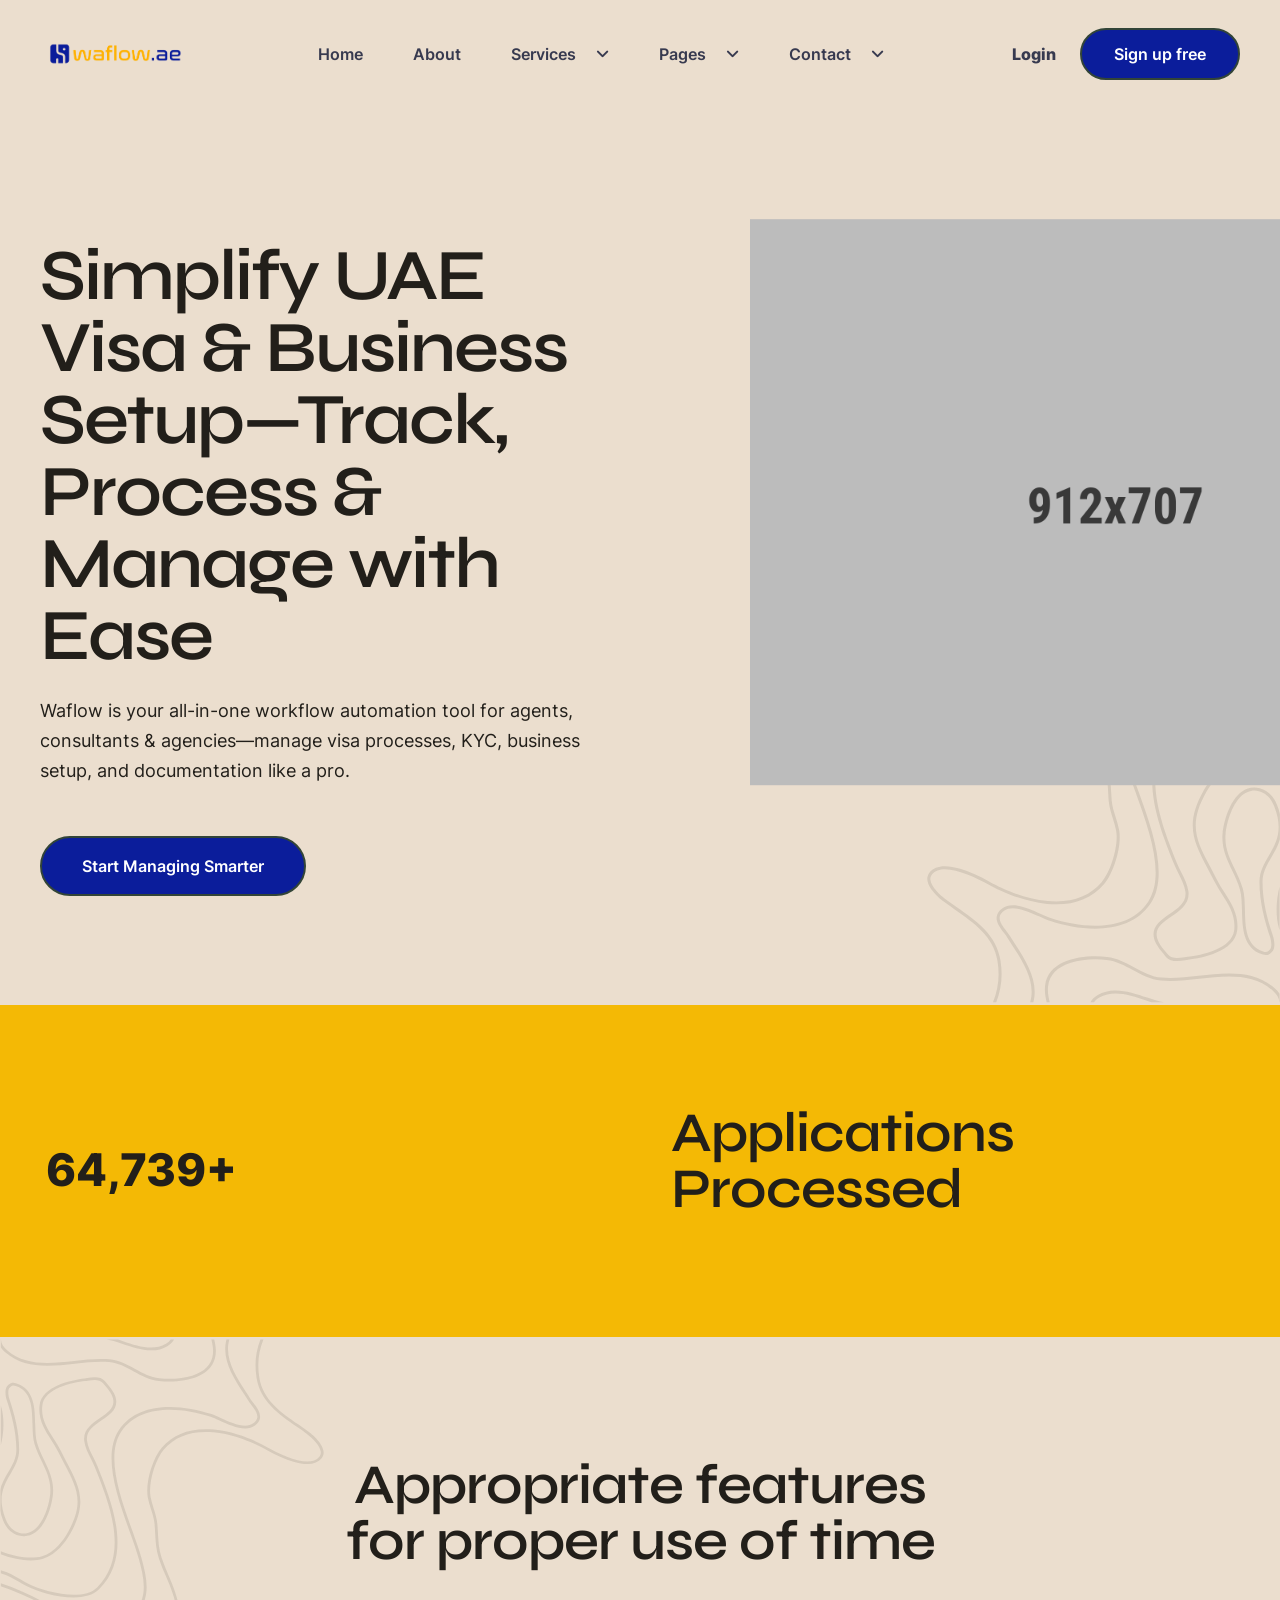
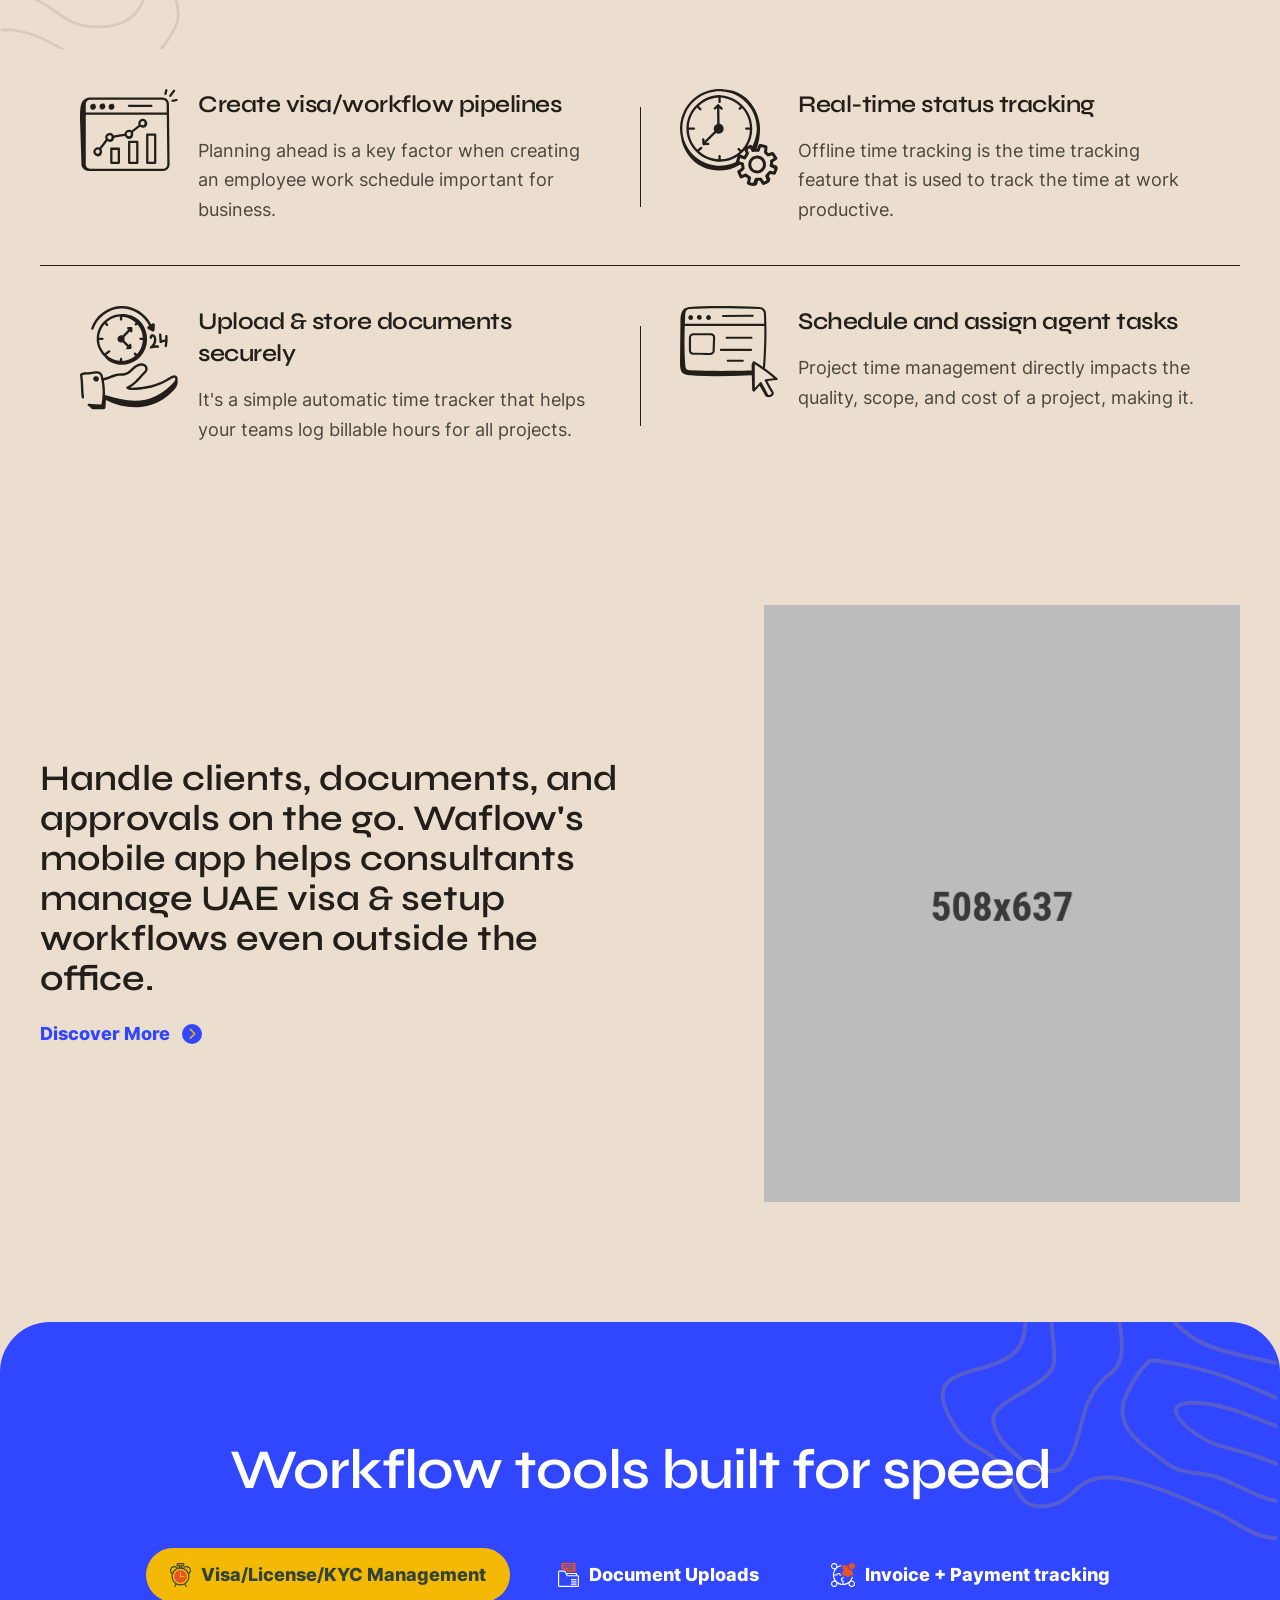
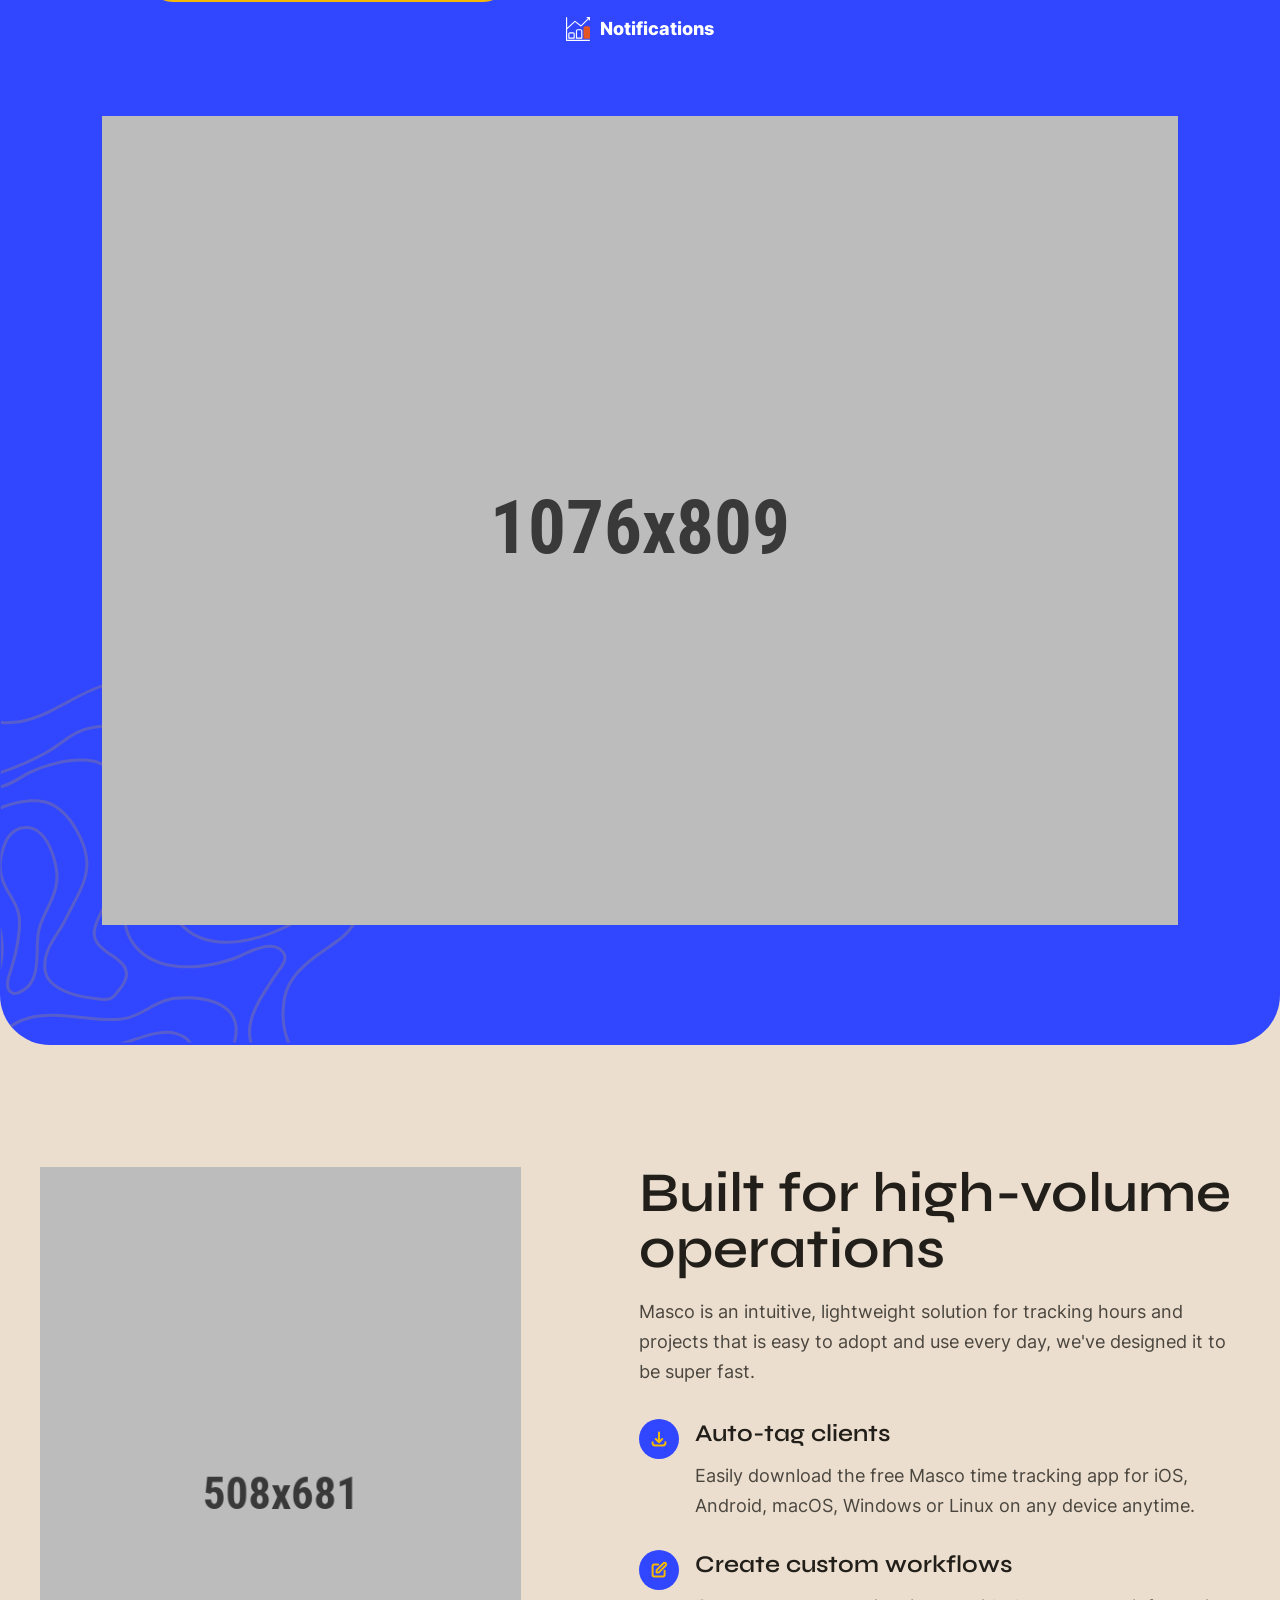
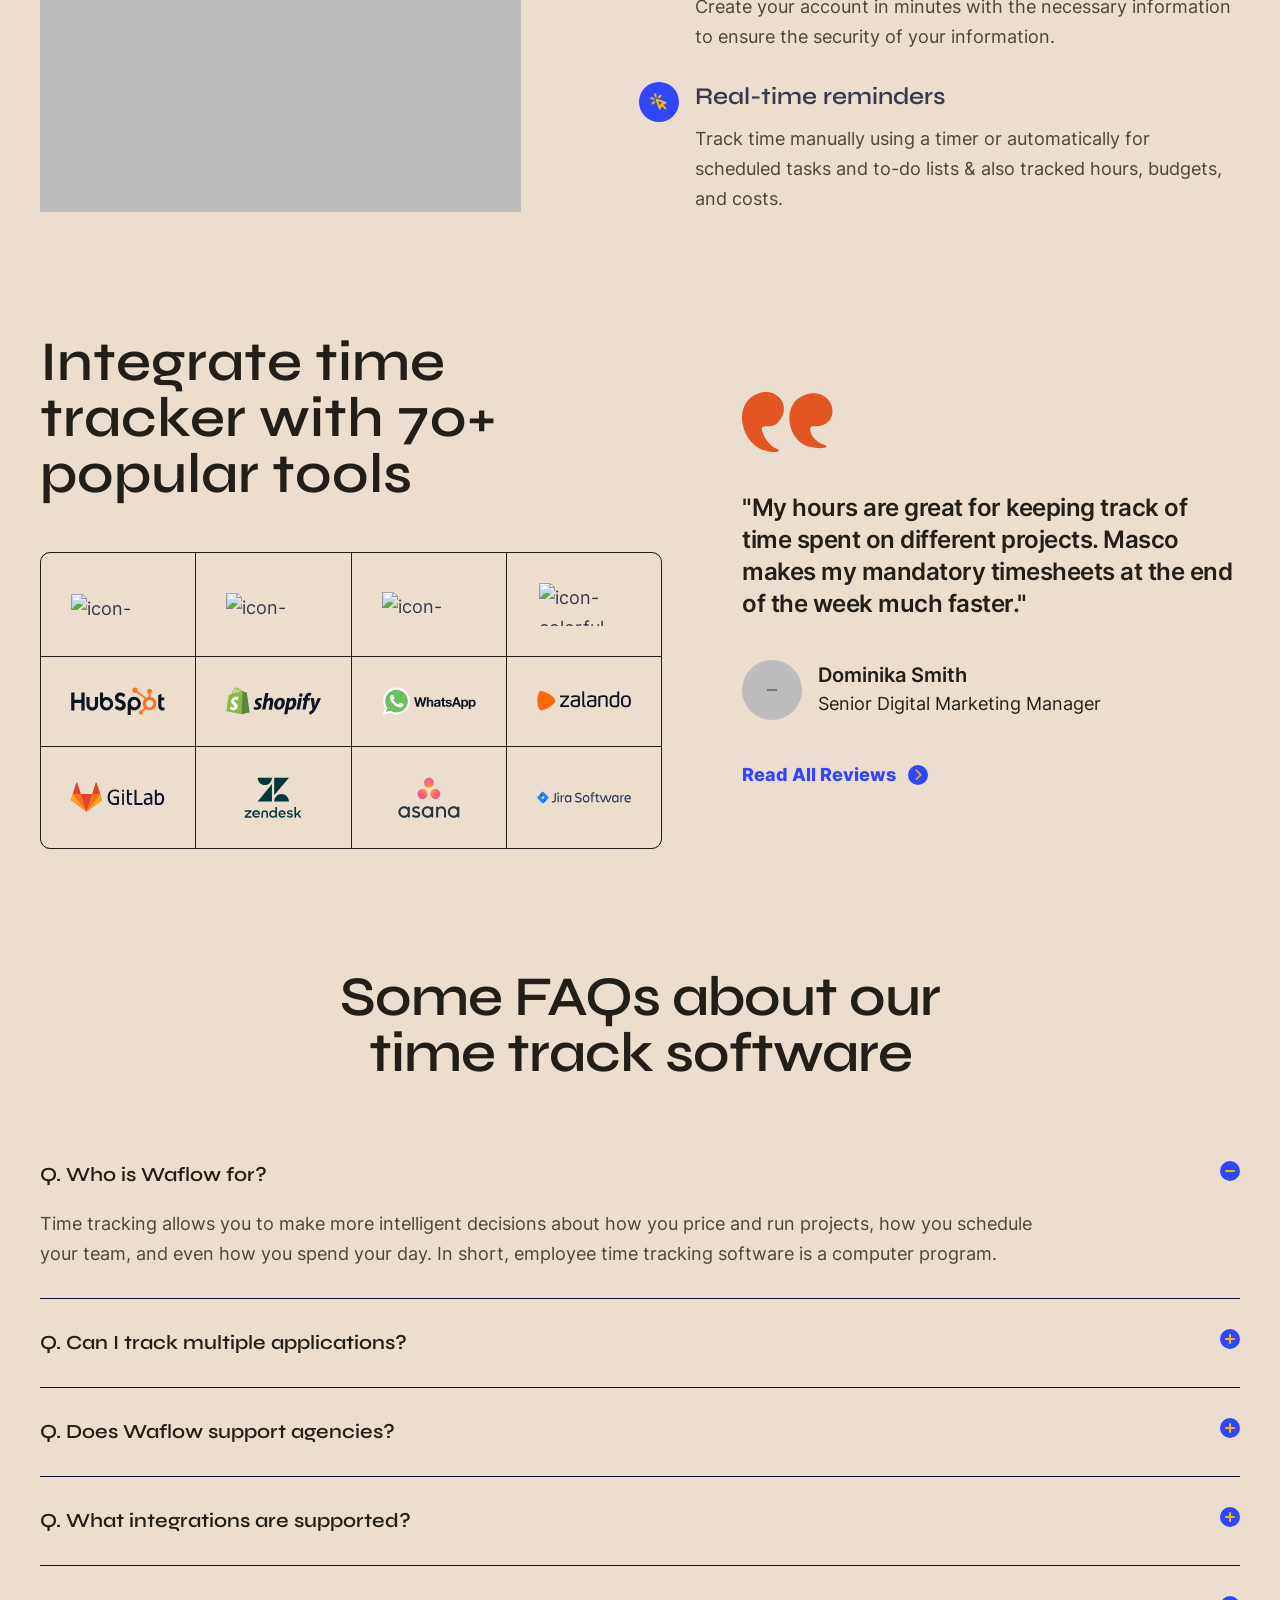
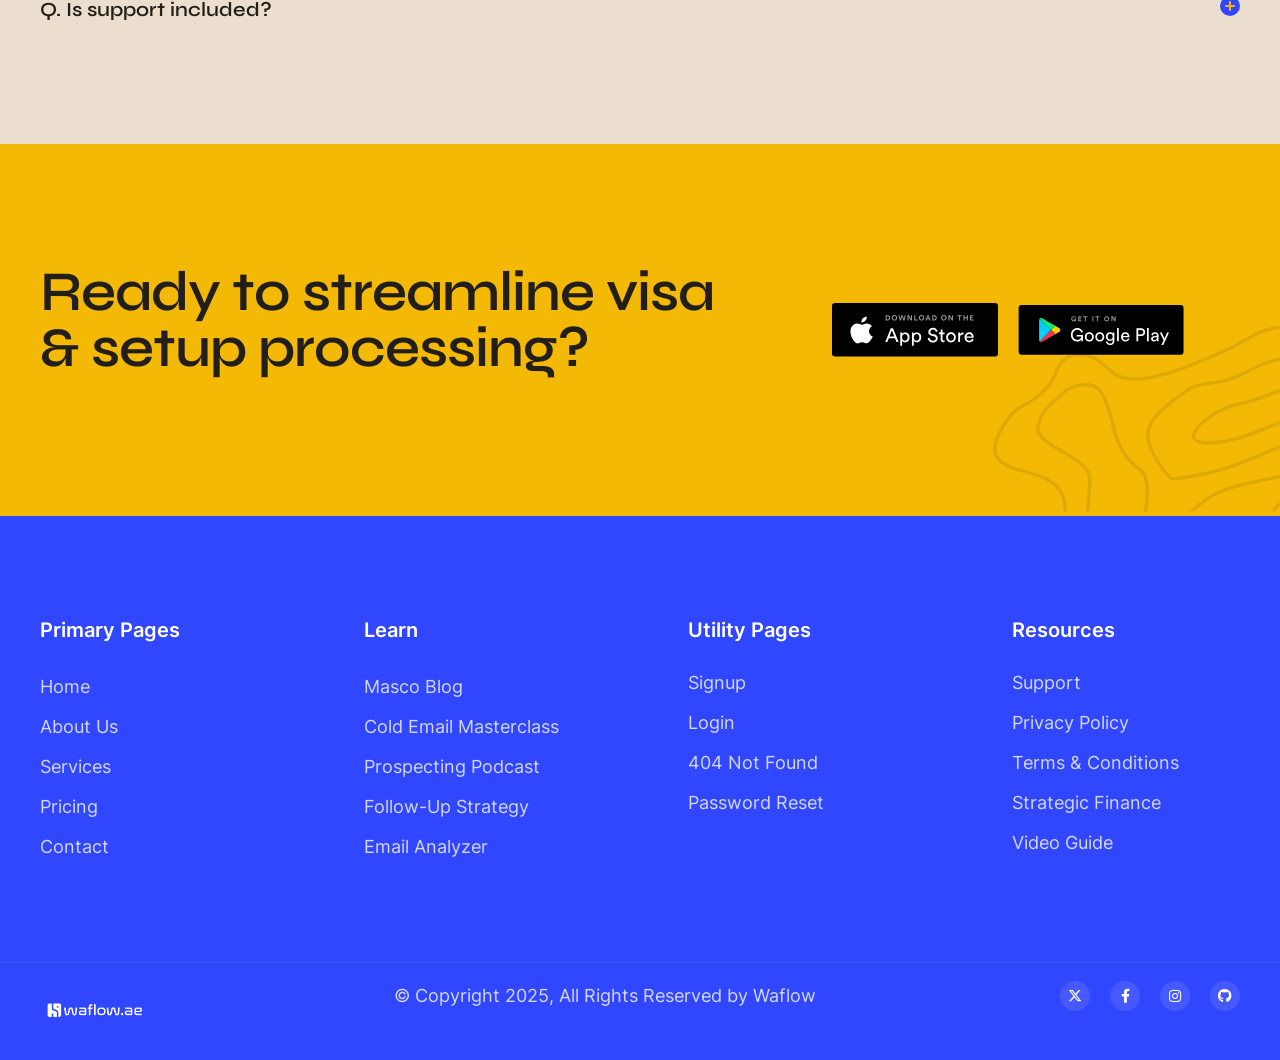
==== index.html @ f13c9a34 "initial commit" ====
<!doctype html>
<html lang="en">

<head>
    <meta charset="UTF-8" />
    <meta name="viewport" content="width=device-width, initial-scale=1.0" />
    <title>Masco - Saas Software Startup Tailwind Template</title>
    <meta name="description" content="AIMass Tailwind based SASS Template" />

    <!-- Favicon  -->
    <link rel="icon" href="assets/img/favicon.png" />

    <!-- Icon Font -->
    <link rel="stylesheet" href="assets/fonts/iconfonts/font-awesome/stylesheet.css" />
    <!-- Site font -->
    <link rel="stylesheet" href="assets/fonts/webfonts/inter/stylesheet.css" />
    <link rel="stylesheet" href="assets/fonts/webfonts/syne/stylesheet.css" />

    <!-- Vendor CSS -->
    <link rel="stylesheet" href="assets/css/vendors/swiper-bundle.min.css" />
    <link rel="stylesheet" href="assets/css/vendors/jos.css" />
    <link rel="stylesheet" href="assets/css/vendors/menu.css" />

    <!-- Custom CSS -->
    <link rel="stylesheet" href="assets/css/custom.css" />

    <!-- Development css -->
    <link href="assets/css/style.css" rel="stylesheet" />

    <!-- Production css -->
    <!-- <link rel="stylesheet" href="assets/css/style.min.css"> -->
</head>

<body>
    <div class="page-wrapper relative z-[1] bg-ColorAlmond">
        <!--...::: Header Start :::... -->
        <header class="site-header site-header--absolute is--white py-3" id="sticky-menu">
            <div class="container-default">
                <div class="flex items-center justify-between gap-x-8">
                    <!-- Header Logo -->
                    <a href="index.html" class="">
                        <img src="assets/img/waflow.png" alt="Masco" width="150" height="24" />
                    </a>
                    <!-- Header Logo -->

                    <!-- Header Navigation -->
                    <div class="menu-block-wrapper">
                        <div class="menu-overlay"></div>
                        <nav class="menu-block" id="append-menu-header">
                            <div class="mobile-menu-head">
                                <div class="go-back">
                                    <i class="fa-solid fa-angle-left"></i>
                                </div>
                                <div class="current-menu-title"></div>
                                <div class="mobile-menu-close">&times;</div>
                            </div>
                            <ul class="site-menu-main">
                                <li class="nav-item nav-item-has-children">
                                    <a href="#" class="nav-link-item drop-trigger">Home 
                                    </a>
                                   
                                </li>
                                <li class="nav-item">
                                    <a href="about.html" class="nav-link-item">About</a>
                                </li>
                                <li class="nav-item nav-item-has-children">
                                    <a href="#" class="nav-link-item drop-trigger">Services
                                        <i class="fa-solid fa-angle-down"></i>
                                    </a>
                                    <ul class="sub-menu" id="submenu-2">
                                        <li class="sub-menu--item">
                                            <a href="services.html">Services</a>
                                        </li>
                                        <li class="sub-menu--item">
                                            <a href="service-details.html">Service Details</a>
                                        </li>
                                    </ul>
                                </li>
                                <li class="nav-item nav-item-has-children">
                                    <a href="#" class="nav-link-item drop-trigger">Pages <i class="fa-solid fa-angle-down"></i>
                                    </a>
                                    <ul class="sub-menu" id="submenu-3">
                                        <li class="sub-menu--item nav-item-has-children">
                                            <a href="#" data-menu-get="h3" class="drop-trigger">blogs <i class="fa-solid fa-angle-right"></i></a>
                                            <ul class="sub-menu shape-none" id="submenu-4">
                                                <li class="sub-menu--item">
                                                    <a href="blog.html">blogs</a>
                                                </li>
                                                <li class="sub-menu--item">
                                                    <a href="blog-details.html">blog details</a>
                                                </li>
                                            </ul>
                                        </li>
                                        
                                      
                                        
                                        <li class="sub-menu--item nav-item-has-children">
                                            <a href="#" data-menu-get="h3" class="drop-trigger">Pricing
                                                <i class="fa-solid fa-angle-right"></i>
                                            </a>
                                            <ul class="sub-menu shape-none" id="submenu-8">
                                                <li class="sub-menu--item">
                                                    <a href="pricing.html">Pricing-1</a>
                                                </li>
                                                <li class="sub-menu--item">
                                                    <a href="pricing-2.html">Pricing-2</a>
                                                </li>
                                            </ul>
                                        </li>
                                        
                                    </ul>
                                </li>
                                <li class="nav-item nav-item-has-children">
                                    <a href="#" class="nav-link-item drop-trigger">Contact
                                        <i class="fa-solid fa-angle-down"></i>
                                    </a>
                                    <ul class="sub-menu" id="submenu-11">
                                        <li class="sub-menu--item">
                                            <a href="contact.html">Contact-1</a>
                                        </li>
                                        
                                    </ul>
                                </li>
                            </ul>
                        </nav>
                    </div>
                    <!-- Header Navigation -->

                    <!-- Header User Event -->
                    <div class="flex items-center gap-6">
                        <a href="login.html" class="btn-text hidden hover:text-ColorPurple sm:inline-block">Login</a>
                        <a href="signup.html" class="btn is-lunar-green is-rounded btn-animation group hidden sm:inline-block"><span>Sign up free</span></a>
                        <!-- Responsive Offcanvas Menu Button -->
                        <div class="block lg:hidden">
                            <button id="openBtn" class="hamburger-menu mobile-menu-trigger">
                                <span></span>
                                <span></span>
                                <span></span>
                            </button>
                        </div>
                    </div>
                    <!-- Header User Event -->
                </div>
            </div>
        </header>
        <!--...::: Header End :::... -->

        <main class="main-wrapper relative overflow-hidden">
            <!--...::: Hero Section Start :::... -->
            <section class="section-hero">
                <!-- Section Background -->
                <div class="relative z-10 overflow-hidden bg-ColorAlmond">
                    <!-- Hero Section Space -->
                    <div class="pb-[60px] pt-[105px] sm:pt-[145px] md:pb-20 xl:pb-[100px] xxl:pb-[177px] xl:pt-[240px]">
                        <!-- Section Container -->
                        <div class="container-default">
                            <div class="grid gap-10 lg:grid-cols-2 lg:gap-16 xxl:grid-cols-[1fr_minmax(0,_0.8fr)]">
                                <!-- Hero Area -->
                                <div class="xl:max-w-xl xxl:max-w-[700px]">
                                    <h1 class="mb-6 font-Syne font-semibold leading-none lg:text-7xl -tracking-[2px] text-ColorOil ">
                                       Simplify UAE Visa & Business Setup—Track, Process & Manage with Ease
                                    </h1>
                                    <p class="mb-8 text-ColorOil lg:mb-[50px]">
                                        Waflow is your all-in-one workflow automation tool for agents, consultants & agencies—manage visa processes, KYC, business setup, and documentation like a pro.
                                    </p>
                                    <a href="#" class="btn is-lunar-green is-large is-rounded btn-animation group inline-block"><span>Start Managing Smarter</span></a>
                                </div>
                                <!-- Hero Area -->
                                <div class="mr-auto xl:absolute xl:-right-[200px] xl:top-1/2 xl:-translate-y-1/2">
                                    <div class="relative block">
                                        <img src="assets/img/th-9/hero-img.png" alt="hero-img" width="912" height="706" class="ml-auto xl:max-w-[80%] xxl:max-w-full" />
                                    </div>
                                </div>
                            </div>
                        </div>
                        <!-- Section Container -->
                    </div>
                    <!-- Hero Section Space -->

                    <!-- Hero Background Shape -->
                    <div class="absolute bottom-0 right-0 -z-10">
                        <img src="assets/img/elements/home-9-hero-bg-shape.svg" alt="home-9-hero-bg-shape" width="376" height="367" />
                    </div>
                </div>
                <!-- Section Background -->
            </section>
            <!--...::: Hero Section End :::... -->

            <!--...::: Fact Section Start :::... -->
            <section class="section-fact">
                <!-- Section Background -->
                <div class="bg-ColorCorn">
                    <!-- Section Space -->
                    <div class="py-20 lg:py-[100px]">
                        <!-- Section Container -->
                        <div class="container-default">
                            <!-- Fact Area -->
                            <div class="grid grid-cols-1 items-center gap-x-8 gap-y-10 lg:grid-cols-[0.8fr_minmax(0,_1fr)] xl:gap-x-44 xxl:gap-x-56">
                                <!-- Fact Left Side -->
                                <div class="order-2 grid grid-cols-1 gap-8 sm:gap-[50px] sm:grid-cols-2 lg:order-1">
                                    <div class="jos relative flex flex-col justify-center gap-y-3 text-center after:absolute after:left-[calc(100%+_25px)] after:hidden after:h-[100px] after:w-px after:bg-ColorOil/10 last:after:hidden sm:after:block">
                                        <div class="text-[45px] font-bold text-ColorOil">
                                            64,739+
                                        </div>
                                        
                                        
                                    </div>
                                    
                                </div>
                                <!-- Fact Left Side -->

                                <!-- Fact Right Side -->
                                <div class="order-1 lg:order-2">
                                    <!-- Section Content Wrapper -->
                                    <div class="jos">
                                        <!-- Section Content Block -->
                                        <div>
                                            <h2 class="mb-5 font-Syne text-4xl font-semibold leading-[1.14] -tracking-[1px] text-ColorOil lg:text-5xl xl:text-[56px]">
                                                Applications Processed
                                            </h2>

                                            
                                        </div>
                                        <!-- Section Content Block -->
                                    </div>
                                    <!-- Section Content Wrapper -->
                                </div>
                                <!-- Fact Right Side -->
                            </div>
                            <!-- Fact Area -->
                        </div>
                        <!-- Section Container -->
                    </div>
                    <!-- Section Space -->
                </div>
                <!-- Section Background -->
            </section>
            <!--...::: Fact Section End :::... -->

            <!--...::: Feature Section Start :::... -->
            <section class="section-feature">
                <!-- Section Background -->
                <div class="relative z-10 bg-ColorAlmond">
                    <!-- Section Space -->
                    <div class="section-space">
                        <!-- Section Container -->
                        <div class="container-default">
                            <!-- Section Content Wrapper -->
                            <div class="jos mb-[60px] xl:mb-20">
                                <!-- Section Content Block -->
                                <div class="mx-auto max-w-[636px]">
                                    <h2 class="mb-5 text-center font-Syne text-4xl font-semibold leading-[1.14] -tracking-[1px] text-ColorOil lg:text-5xl xl:text-[56px]">
                                        Appropriate features for proper use of time
                                    </h2>
                                </div>
                                <!-- Section Content Block -->
                            </div>
                            <!-- Section Content Wrapper -->

                            <!-- Feature List -->
                            <div class="jos grid grid-cols-1 items-center gap-y-px bg-ColorOil lg:grid-cols-2 -my-10 lg:my-0">
                                <!-- Feature Items -->
                                <div class="relative flex h-full gap-x-5 bg-ColorAlmond py-10 after:absolute after:left-full after:top-1/2 after:z-10 after:hidden after:h-[100px] after:w-px after:-translate-y-1/2 after:bg-ColorOil even:after:hidden lg:p-10 lg:after:block lg:odd:after:block">
                                    <div class="h-auto w-16 md:w-20 lg:w-[98px]">
                                        <img src="assets/img/icons/icon-black-home-9-feature-1.svg" alt="icon-black-home-9-feature-1" width="98" height="82" />
                                    </div>
                                    <div class="flex-1">
                                        <div class="mb-[15px] font-Syne text-2xl font-semibold -tracking-[0.5px] text-ColorOil">
                                            Create visa/workflow pipelines
                                        </div>
                                        <p class="text-ColorOil/80">
                                            Planning ahead is a key factor when creating an employee
                                            work schedule important for business.
                                        </p>
                                    </div>
                                </div>
                                <!-- Feature Items -->
                                <!-- Feature Items -->
                                <div class="relative flex h-full gap-x-5 bg-ColorAlmond py-10 after:absolute after:left-full after:top-1/2 after:z-10 after:hidden after:h-[100px] after:w-px after:-translate-y-1/2 after:bg-ColorOil even:after:hidden lg:p-10 lg:after:block lg:odd:after:block">
                                    <div class="h-auto w-16 md:w-20 lg:w-[98px]">
                                        <img src="assets/img/icons/icon-black-home-9-feature-2.svg" alt="icon-black-home-9-feature-2" width="98" height="97" />
                                    </div>
                                    <div class="flex-1">
                                        <div class="mb-[15px] font-Syne text-2xl font-semibold -tracking-[0.5px] text-ColorOil">
                                            Real-time status tracking 
                                        </div>
                                        <p class="text-ColorOil/80">
                                            Offline time tracking is the time tracking feature that
                                            is used to track the time at work productive.
                                        </p>
                                    </div>
                                </div>
                                <!-- Feature Items -->
                                <!-- Feature Items -->
                                <div class="relative flex h-full gap-x-5 bg-ColorAlmond py-10 after:absolute after:left-full after:top-1/2 after:z-10 after:hidden after:h-[100px] after:w-px after:-translate-y-1/2 after:bg-ColorOil even:after:hidden lg:p-10 lg:after:block lg:odd:after:block" data-jos_animation="fade-up">
                                    <div class="h-auto w-16 md:w-20 lg:w-[98px]">
                                        <img src="assets/img/icons/icon-black-home-9-feature-3.svg" alt="icon-black-home-9-feature-3" width="98" height="104" />
                                    </div>
                                    <div class="flex-1">
                                        <div class="mb-[15px] font-Syne text-2xl font-semibold -tracking-[0.5px] text-ColorOil">
                                            Upload & store documents securely
                                        </div>
                                        <p class="text-ColorOil/80">
                                            It's a simple automatic time tracker that helps your
                                            teams log billable hours for all projects.
                                        </p>
                                    </div>
                                </div>
                                <!-- Feature Items -->
                                <!-- Feature Items -->
                                <div class="relative flex h-full gap-x-5 bg-ColorAlmond py-10 after:absolute after:left-full after:top-1/2 after:z-10 after:hidden after:h-[100px] after:w-px after:-translate-y-1/2 after:bg-ColorOil even:after:hidden lg:p-10 lg:after:block lg:odd:after:block" data-jos_animation="fade-up">
                                    <div class="h-auto w-16 md:w-20 lg:w-[98px]">
                                        <img src="assets/img/icons/icon-black-home-9-feature-4.svg" alt="icon-black-home-9-feature-4" width="98" height="92" />
                                    </div>
                                    <div class="flex-1">
                                        <div class="mb-[15px] font-Syne text-2xl font-semibold -tracking-[0.5px] text-ColorOil">
                                            Schedule and assign agent tasks
                                        </div>
                                        <p class="text-ColorOil/80">
                                            Project time management directly impacts the quality,
                                            scope, and cost of a project, making it.
                                        </p>
                                    </div>
                                </div>
                                <!-- Feature Items -->
                            </div>
                            <!-- Feature List -->
                        </div>
                        <!-- Section Container -->
                    </div>
                    <!-- Section Space -->

                    <!-- Section Background Shape -->
                    <div class="absolute left-0 top-0 -z-10">
                        <img src="assets/img/elements/home-9-bg-shape-1.svg" alt="home-9-bg-shape-1" width="345" height="337" />
                    </div>
                </div>
                <!-- Section Background -->
            </section>
            <!--...::: Feature Section End :::... -->

            <!--...::: Content Section Start :::... -->
            <section class="section-content">
                <div class="relative z-10">
                    <!-- Section Space -->
                    <div class="section-space-bottom">
                        <!-- Section Container -->
                        <div class="container-default">
                            <div class="flex flex-col gap-y-20 lg:gap-y-[100px] xl:gap-y-[120px]">
                                <!-- Content Area Single -->
                                <div class="grid items-center gap-10 md:grid-cols-[1fr_minmax(0,_0.8fr)] lg:gap-32">
                                    <!-- Content Block Left -->
                                    <div class="jos order-1" data-jos_animation="fade-left">
                                        <!-- Section Wrapper -->
                                        <div>
                                            <!-- Section Block -->
                                            <div class="mb-5">
                                                <h2 class="font-Syne text-4xl font-semibold leading-[1.14] text-ColorOil lg:text-left lg:text-4xl text-justify">
                                                    Handle clients, documents, and approvals on the go. Waflow's mobile app helps consultants manage UAE visa & setup workflows even outside the office.
                                                </h2>
                                            </div>
                                            <!-- Section Block -->
                                        </div>
                                        <!-- Section Wrapper -->
                                       

                                        <a href="#" class="inline-flex items-center gap-x-3 font-bold text-ColorBlue">
                                            Discover More
                                            <span class="inline-flex h-5 w-5 items-center justify-center rounded-[50%] bg-ColorBlue text-xs leading-none text-ColorCorn">
                                                <i class="fa-solid fa-chevron-right"></i>
                                            </span>
                                        </a>
                                    </div>
                                    <!-- Content Block Left -->
                                    <!-- Content Block Right -->
                                    <div class="jos relative order-2 mx-auto lg:mx-0 max-w-full sm:max-w-[70%] md:max-w-full" data-jos_animation="fade-right">
                                        <!-- Content Image -->
                                        <img src="assets/img/th-9/content-img-1.png" alt="content-img-1" width="508" height="637" />
                                    </div>
                                    <!-- Content Block Right -->
                                </div>
                                <!-- Content Area Single -->
                            </div>
                        </div>
                        <!-- Section Container -->
                    </div>
                    <!-- Section Space -->
                </div>
            </section>
            <!--...::: Content Section End :::... -->

            <!--...::: Process Tab Section Start :::... -->
            <section class="section-process-tab">
                <div class="mx-auto max-w-[1500px]">
                    <!-- Content Block Background -->
                    <div class="relative z-10 overflow-hidden rounded-xl bg-ColorBlue md:rounded-3xl xl:rounded-[50px]">
                        <!-- Section Space -->
                        <div class="section-space">
                            <!-- Section Container -->
                            <div class="container-default">
                                <div class="mx-auto max-w-[1076px]">
                                    <!-- Section Content Wrapper -->
                                    <div class="jos mb-[50px]">
                                        <!-- Section Content Block -->
                                        <div class="mx-auto max-w-[856px]">
                                            <h2 class="mb-5 text-center font-Syne text-4xl font-semibold leading-[1.14] -tracking-[1px] text-white lg:text-5xl xl:text-[56px]">
                                                Workflow tools built for speed
                                            </h2>
                                        </div>
                                        <!-- Section Content Block -->
                                    </div>
                                    <!-- Section Content Wrapper -->

                                    <!-- Process Tab Area -->
                                    <!-- Tab Buttons -->
                                    <div class="jos mb-10 flex flex-wrap justify-center gap-x-6 lg:mb-[60px]">
                                        <button class="process-tab active tab-button" data-tab="time-tracking">
                                            <span class="relative flex h-6 w-auto items-center justify-center">
                                                <img src="assets/img/icons/home-9-tab-icon-1.svg" alt="home-9-tab-icon-1" width="21" height="24" />
                                                <img src="assets/img/icons/home-9-tab-icon-1-active.svg" alt="home-9-tab-icon-1" width="21" height="24" class="absolute" />
                                            </span>
                                            Visa/License/KYC Management
                                        </button>
                                        <button class="process-tab tab-button flex items-center justify-center gap-[10px] rounded-[50px] px-6 py-3 font-bold" data-tab="project-management">
                                            <span class="relative flex h-6 w-auto items-center justify-center">
                                                <img src="assets/img/icons/home-9-tab-icon-2.svg" alt="home-9-tab-icon-2" width="21" height="24" />
                                                <img src="assets/img/icons/home-9-tab-icon-2-active.svg" alt="home-9-tab-icon-2" width="21" height="24" class="absolute" />
                                            </span>
                                            Document Uploads
                                        </button>
                                        <button class="process-tab tab-button flex items-center justify-center gap-[10px] rounded-[50px] px-6 py-3 font-bold" data-tab="team-management">
                                            <span class="relative flex h-6 w-auto items-center justify-center">
                                                <img src="assets/img/icons/home-9-tab-icon-3.svg" alt="home-9-tab-icon-3" width="24" height="24" />
                                                <img src="assets/img/icons/home-9-tab-icon-3-active.svg" alt="home-9-tab-icon-3" width="24" height="24" class="absolute" />
                                            </span>
                                            Invoice + Payment tracking 
                                        </button>
                                        <button class="process-tab tab-button flex items-center justify-center gap-[10px] rounded-[50px] px-6 py-3 font-bold" data-tab="reporting-analysis">
                                            <span class="relative flex h-6 w-auto items-center justify-center">
                                                <img src="assets/img/icons/home-9-tab-icon-4.svg" alt="home-9-tab-icon-4" width="24" height="24" />
                                                <img src="assets/img/icons/home-9-tab-icon-4-active.svg" alt="home-9-tab-icon-4" width="24" height="24" class="absolute" />
                                            </span>
                                            Notifications
                                        </button>
                                    </div>
                                    <!-- Tab Buttons -->

                                    <!-- Tab Content List -->
                                    <div>
                                        <!-- Tab Content Item -->
                                        <div class="jos process-content tab-content" id="time-tracking">
                                            <img src="assets/img/th-9/tab-img-1.png" alt="tab-img-1" width="1076" height="809" class="h-auto w-full" />
                                        </div>
                                        <!-- Tab Content Item -->
                                        <!-- Tab Content Item -->
                                        <div class="jos process-content tab-content hidden" id="project-management">
                                            <img src="assets/img/th-9/tab-img-2.png" alt="tab-img-2" width="1076" height="718" class="h-auto w-full" />
                                        </div>
                                        <!-- Tab Content Item -->
                                        <!-- Tab Content Item -->
                                        <div class="jos process-content tab-content hidden" id="team-management">
                                            <img src="assets/img/th-9/tab-img-1.png" alt="tab-img-1" width="1076" height="809" class="h-auto w-full" />
                                        </div>
                                        <!-- Tab Content Item -->
                                        <!-- Tab Content Item -->
                                        <div class="jos process-content tab-content hidden" id="reporting-analysis">
                                            <img src="assets/img/th-9/tab-img-2.png" alt="tab-img-2" width="1076" height="718" class="h-auto w-full" />
                                        </div>
                                        <!-- Tab Content Item -->
                                    </div>
                                    <!-- Tab Content List -->
                                    <!-- Process Tab Area -->
                                </div>
                            </div>
                            <!-- Section Container -->
                        </div>
                        <!-- Section Space -->

                        <!-- Background Image - 1 -->
                        <div class="absolute right-0 top-0 -z-10">
                            <img src="assets/img/elements/home-9-bg-shape-2.svg" alt="home-9-bg-shape-1" width="345" height="337" />
                        </div>
                        <!-- Background Image - 2 -->
                        <div class="absolute bottom-0 left-0 -z-10">
                            <img src="assets/img/elements/home-9-bg-shape-3.svg" alt="home-9-bg-shape-1" width="380" height="371" />
                        </div>
                    </div>
                    <!-- Content Block Background -->
                </div>
            </section>
            <!--...::: Process Tab Section End :::... -->

            <!--...::: Content Section Start :::... -->
            <section class="section-content">
                <div class="relative z-10">
                    <!-- Section Space -->
                    <div class="section-space">
                        <!-- Section Container -->
                        <div class="container-default">
                            <div class="flex flex-col gap-y-20 lg:gap-y-[100px] xl:gap-y-[120px]">
                                <!-- Content Area Single -->
                                <div class="grid items-center gap-10 md:grid-cols-[0.8fr_minmax(0,_1fr)] lg:gap-[118px]">
                                    <!-- Content Block Left -->
                                    <div class="jos order-1 md:order-2" data-jos_animation="fade-left">
                                        <!-- Section Wrapper -->
                                        <div>
                                            <!-- Section Block -->
                                            <div class="mb-5">
                                                <h2 class="font-Syne text-4xl font-semibold leading-[1.14] text-ColorOil lg:text-left lg:text-5xl xl:text-[56px]">
                                                   Built for high-volume operations
                                                </h2>
                                            </div>
                                            <!-- Section Block -->
                                        </div>
                                        <!-- Section Wrapper -->
                                        <p class="text-ColorOil/80">
                                            Masco is an intuitive, lightweight solution for tracking
                                            hours and projects that is easy to adopt and use every
                                            day, we've designed it to be super fast.
                                        </p>

                                        <ul class="flex flex-col gap-y-[30px]">
                                            <li class="flex gap-x-4">
                                                <div class="flex h-10 w-10 items-center justify-center rounded-[50%] bg-ColorBlue">
                                                    <img src="assets/img/icons/icon-corn-download.svg" alt="icon-corn-download" width="20" height="20" />
                                                </div>
                                                <div class="flex-1">
                                                    <div class="mb-3 flex font-Syne text-2xl font-semibold leading-[1.25] text-ColorOil">
                                                       Auto-tag clients
                                                    </div>
                                                    <p class="text-ColorOil/80">
                                                        Easily download the free Masco time tracking app
                                                        for iOS, Android, macOS, Windows or Linux on any
                                                        device anytime.
                                                    </p>
                                                </div>
                                            </li>
                                            <li class="flex gap-x-4">
                                                <div class="flex h-10 w-10 items-center justify-center rounded-[50%] bg-ColorBlue">
                                                    <img src="assets/img/icons/icon-corn-pencil-alt.svg" alt="icon-corn-download" width="20" height="20" />
                                                </div>
                                                <div class="flex-1">
                                                    <div class="mb-3 flex font-Syne text-2xl font-semibold leading-[1.25] text-ColorOil">
                                                        Create custom workflows
                                                    </div>
                                                    <p class="text-ColorOil/80">
                                                        Create your account in minutes with the necessary
                                                        information to ensure the security of your
                                                        information.
                                                    </p>
                                                </div>
                                            </li>
                                            <li class="flex gap-x-4">
                                                <div class="flex h-10 w-10 items-center justify-center rounded-[50%] bg-ColorBlue">
                                                    <img src="assets/img/icons/icon-corn-cursor-click.svg" alt="icon-corn-download" width="20" height="20" />
                                                </div>
                                                <div class="flex-1">
                                                    <div class="mb-3 flex font-Syne text-2xl font-semibold leading-[1.25] ">
                                                        Real-time reminders
                                                    </div>
                                                    <p class="text-ColorOil/80">
                                                        Track time manually using a timer or automatically
                                                        for scheduled tasks and to-do lists & also tracked
                                                        hours, budgets, and costs.
                                                    </p>
                                                </div>
                                            </li>
                                        </ul>
                                    </div>
                                    <!-- Content Block Left -->
                                    <!-- Content Block Right -->
                                    <div class="jos relative order-2 md:order-1 mx-auto lg:mx-0 max-w-full sm:max-w-[70%] md:max-w-full" data-jos_animation="fade-right">
                                        <!-- Content Image -->
                                        <img src="assets/img/th-9/content-img-2.png" alt="content-img-2" width="508" height="681" />
                                    </div>
                                    <!-- Content Block Right -->
                                </div>
                                <!-- Content Area Single -->
                            </div>
                        </div>
                        <!-- Section Container -->
                    </div>
                    <!-- Section Space -->
                </div>
            </section>
            <!--...::: Content Section End :::... -->

            <!--...::: Pricing Section Start :::... -->
           
            <!--...::: Pricing Section End :::... -->

            <!--...::: Content Section Start :::... -->
            <section class="section-content">
                <!-- Section Space -->
                <div class="section-space-bottom">
                    <!-- Section Container -->
                    <div class="container-default">
                        <div class="flex flex-col gap-y-20 lg:gap-y-[100px] xl:gap-y-[120px]">
                            <!-- Content Area Single -->
                            <div class="grid items-center gap-10 lg:grid-cols-[1fr_minmax(0,_0.8fr)] lg:gap-20">
                                <!-- Content Block Left -->
                                <div class="jos order-1" data-jos_animation="fade-left">
                                    <!-- Section Wrapper -->
                                    <div>
                                        <!-- Section Block -->
                                        <div class="mb-8 lg:mb-[50px]">
                                            <h2 class="font-Syne text-4xl font-semibold leading-[1.14] text-ColorOil lg:text-left lg:text-5xl xl:text-[56px]">
                                                Integrate time tracker with 70+ popular tools
                                            </h2>
                                        </div>
                                        <!-- Section Block -->
                                    </div>
                                    <!-- Logo List -->
                                    <div class="grid grid-cols-2 gap-px overflow-hidden rounded-[10px] border border-ColorOil bg-ColorOil sm:grid-cols-3 xl:grid-cols-4">
                                        <!-- Logo Item -->
                                        <div class="flex items-center justify-center bg-ColorAlmond p-[30px]">
                                            <img src="https://imgs.search.brave.com/GuqQxwoYAb8o3Po7BtSROdN1JOgGH-TVBeSxtbiud5w/rs:fit:860:0:0:0/g:ce/aHR0cHM6Ly9icmFu/ZGZldGNoLmNvbS9f/bmV4dC9pbWFnZT91/cmw9aHR0cHM6Ly9p/bWFnZXMucHJpc21p/Yy5pby9icmFuZGZl/dGNoLzgwNTliZDVi/LTUwNjgtNGRhNC1h/NTIwLTVjYzQzM2Q1/OTVkYV80LnBuZz9h/dXRvPWNvbXByZXNz/LGZvcm1hdCZ3PTY0/MCZxPTc1" alt="icon-colorful-wide-spotify" width="155" height="35" />
                                        </div>
                                        <!-- Logo Item -->
                                        <!-- Logo Item -->
                                        <div class="flex items-center justify-center bg-ColorAlmond p-[30px]">
                                            <img src="https://imgs.search.brave.com/NqFVrB4BT-rj3HL5Bzre76JBSNmZf3k3rL7i-eHtRQo/rs:fit:500:0:1:0/g:ce/aHR0cHM6Ly93d3cu/bG9nby53aW5lL2Ev/bG9nby9Hb29nbGVf/RHJpdmUvR29vZ2xl/X0RyaXZlLUxvZ28u/d2luZS5zdmc" alt="icon-colorful-wide-zoom" width="96" height="22" />
                                        </div>
                                        <!-- Logo Item -->
                                        <!-- Logo Item -->
                                        <div class="flex items-center justify-center bg-ColorAlmond p-[30px]">
                                            <img src="https://imgs.search.brave.com/w3nXNzFLYL4wL93bTJP7LVXZwy26rjkUUawlP4GyJf0/rs:fit:500:0:1:0/g:ce/aHR0cHM6Ly93d3cu/bG9nby53aW5lL2Ev/bG9nby9PdXRsb29r/X29uX3RoZV93ZWIv/T3V0bG9va19vbl90/aGVfd2ViLUxvZ28u/d2luZS5zdmc" alt="icon-colorful-wide-slack" width="105" height="27" />
                                        </div>
                                        <!-- Logo Item -->
                                        <!-- Logo Item -->
                                        <div class="flex items-center justify-center bg-ColorAlmond p-[30px]">
                                            <img src="https://imgs.search.brave.com/ycagYqgbO4lO7_7bcef5DIaACIzYOazI7bCZHBQKoa8/rs:fit:500:0:1:0/g:ce/aHR0cHM6Ly8xMDAw/bG9nb3MubmV0L3dw/LWNvbnRlbnQvdXBs/b2Fkcy8yMDIxLzA1/L1N0cmlwZS1sb2dv/LTUwMHgyODEucG5n" alt="icon-colorful-wide-hotjar" width="90" height="43" />
                                        </div>
                                        <!-- Logo Item -->
                                        <!-- Logo Item -->
                                        <div class="flex items-center justify-center bg-ColorAlmond p-[30px]">
                                            <img src="assets/img/icons/icon-colorful-wide-hubspot.svg" alt="icon-colorful-wide-hubspot" width="102" height="30" />
                                        </div>
                                        <!-- Logo Item -->
                                        <!-- Logo Item -->
                                        <div class="flex items-center justify-center bg-ColorAlmond p-[30px]">
                                            <img src="assets/img/icons/icon-colorful-wide-shopify.svg" alt="icon-colorful-wide-shopify" width="113" height="33" />
                                        </div>
                                        <!-- Logo Item -->
                                        <!-- Logo Item -->
                                        <div class="flex items-center justify-center bg-ColorAlmond p-[30px]">
                                            <img src="assets/img/icons/icon-colorful-wide-whatsapp.svg" alt="icon-colorful-wide-whatsapp" width="124" height="38" />
                                        </div>
                                        <!-- Logo Item -->
                                        <!-- Logo Item -->
                                        <div class="flex items-center justify-center bg-ColorAlmond p-[30px]">
                                            <img src="assets/img/icons/icon-colorful-wide-zalando.svg" alt="icon-colorful-wide-zalando" width="113" height="33" />
                                        </div>
                                        <!-- Logo Item -->
                                        <!-- Logo Item -->
                                        <div class="flex items-center justify-center bg-ColorAlmond p-[30px]">
                                            <img src="assets/img/icons/icon-colorful-wide-gitlab.svg" alt="icon-colorful-wide-gitlab" width="99" height="31" />
                                        </div>
                                        <!-- Logo Item -->
                                        <!-- Logo Item -->
                                        <div class="flex items-center justify-center bg-ColorAlmond p-[30px]">
                                            <img src="assets/img/icons/icon-colorful-wide-zendesk.svg" alt="icon-colorful-wide-zendesk" width="58" height="41" />
                                        </div>
                                        <!-- Logo Item -->
                                        <!-- Logo Item -->
                                        <div class="flex items-center justify-center bg-ColorAlmond p-[30px]">
                                            <img src="assets/img/icons/icon-colorful-wide-asana.svg" alt="icon-colorful-wide-asana" width="62" height="41" />
                                        </div>
                                        <!-- Logo Item -->
                                        <!-- Logo Item -->
                                        <div class="flex items-center justify-center bg-ColorAlmond p-[30px]">
                                            <img src="assets/img/icons/icon-colorful-wide-jira.svg" alt="icon-colorful-wide-jira" width="131" height="18" />
                                        </div>
                                        <!-- Logo Item -->
                                    </div>
                                    <!-- Logo List -->
                                </div>
                                <!-- Content Block Left -->
                                <!-- Content Block Right -->
                                <div class="jos relative order-2" data-jos_animation="fade-right">
                                    <div class="mb-10 text-ColorBlue">
                                        <img src="assets/img/icons/icon-orange-block-quote.svg" alt="icon-orange-block-quote" class="text-ColorBlue" width="91" height="60" />
                                    </div>
                                    <blockquote class="mb-10 text-2xl font-semibold -tracking-[0.5px] text-ColorOil">
                                        "My hours are great for keeping track of time spent on
                                        different projects. Masco makes my mandatory timesheets at
                                        the end of the week much faster."
                                    </blockquote>

                                    <div class="mb-10 flex items-center gap-4">
                                        <div class="h-[60px] w-[60px] overflow-hidden rounded-[50%]">
                                            <img src="assets/img/th-9/testimonial-img.png" alt="testimonial-img" width="60" height="60" />
                                        </div>
                                        <div>
                                            <div class="text-xl font-semibold text-ColorOil">
                                                Dominika Smith
                                            </div>
                                            <span class="text-ColorOil">Senior Digital Marketing Manager
                                            </span>
                                        </div>
                                    </div>

                                    <a href="#" class="inline-flex items-center gap-x-3 font-bold text-ColorBlue">
                                        Read All Reviews
                                        <span class="inline-flex h-5 w-5 items-center justify-center rounded-[50%] bg-ColorBlue text-xs leading-none text-ColorCorn">
                                            <i class="fa-solid fa-chevron-right"></i>
                                        </span>
                                    </a>
                                </div>
                                <!-- Content Block Right -->
                            </div>
                            <!-- Content Area Single -->
                        </div>
                    </div>
                    <!-- Section Container -->
                </div>
                <!-- Section Space -->
            </section>
            <!--...::: Content Section End :::... -->

            <!--...::: FAQ Section Start :::... -->
            <section class="section-faq">
                <div class="relative z-10 overflow-hidden">
                    <!-- Section Space -->
                    <div class="section-space-bottom">
                        <!-- Section Container -->
                        <div class="container-default">
                            <!-- Section Content Wrapper -->
                            <div class="jos mb-[60px] xl:mb-20">
                                <!-- Section Content Block -->
                                <div class="mx-auto max-w-[625px]">
                                    <h2 class="mb-5 text-center font-Syne text-4xl font-semibold leading-[1.14] -tracking-[1px] text-ColorOil lg:text-5xl xl:text-[56px]">
                                        Some FAQs about our time track software
                                    </h2>
                                </div>
                                <!-- Section Content Block -->
                            </div>
                            <!-- Section Content Wrapper -->
                            <!-- FAQ Area -->
                            <div class="jos">
                                <!-- Accordion List -->
                                <ul>
                                    <!-- Accordion Item -->
                                    <li class="accordion-item active overflow-hidden border-b border-ColorBlack first:pt-0 last:pb-0 py-[30px] last:border-b-0">
                                        <!-- Accordion Header -->
                                        <div class="accordion-header flex justify-between gap-6 text-xl font-semibold">
                                            <button class="flex-1 text-left font-Syne text-xl font-semibold text-ColorOil">
                                                Q. Who is Waflow for?
                                            </button>
                                            <div class="accordion-icon-1 relative flex h-5 w-5 items-center justify-center rounded-[50%] bg-ColorBlue">
                                                <span class="inline-block h-0.5 w-[10px] rounded-sm bg-ColorCorn"></span>
                                                <span class="absolute inline-block h-[10px] w-0.5 rotate-0 rounded-sm bg-ColorCorn"></span>
                                            </div>
                                        </div>
                                        <!-- Accordion Header -->
                                        <!-- Accordion Body -->
                                        <div class="accordion-body max-w-[996px] opacity-80">
                                            <p class="pt-5 text-ColorOil/80">
                                                Time tracking allows you to make more intelligent
                                                decisions about how you price and run projects, how
                                                you schedule your team, and even how you spend your
                                                day. In short, employee time tracking software is a
                                                computer program.
                                            </p>
                                        </div>
                                        <!-- Accordion Body -->
                                    </li>
                                    <!-- Accordion Item -->
                                    <!-- Accordion Item -->
                                    <li class="accordion-item overflow-hidden border-b border-ColorBlack first:pt-0 last:pb-0 py-[30px] last:border-b-0">
                                        <!-- Accordion Header -->
                                        <div class="accordion-header flex justify-between gap-6 text-xl font-semibold">
                                            <button class="flex-1 text-left font-Syne text-xl font-semibold text-ColorOil">
                                                Q. Can I track multiple applications?
                                            </button>
                                            <div class="accordion-icon-1 relative flex h-5 w-5 items-center justify-center rounded-[50%] bg-ColorBlue">
                                                <span class="inline-block h-0.5 w-[10px] rounded-sm bg-ColorCorn"></span>
                                                <span class="absolute inline-block h-[10px] w-0.5 rotate-0 rounded-sm bg-ColorCorn"></span>
                                            </div>
                                        </div>
                                        <!-- Accordion Header -->
                                        <!-- Accordion Body -->
                                        <div class="accordion-body max-w-[996px] opacity-80">
                                            <p class="pt-5 text-ColorOil/80">
                                                Time tracking allows you to make more intelligent
                                                decisions about how you price and run projects, how
                                                you schedule your team, and even how you spend your
                                                day. In short, employee time tracking software is a
                                                computer program.
                                            </p>
                                        </div>
                                        <!-- Accordion Body -->
                                    </li>
                                    <!-- Accordion Item -->
                                    <!-- Accordion Item -->
                                    <li class="accordion-item overflow-hidden border-b border-ColorBlack first:pt-0 last:pb-0 py-[30px] last:border-b-0">
                                        <!-- Accordion Header -->
                                        <div class="accordion-header flex justify-between gap-6 text-xl font-semibold">
                                            <button class="flex-1 text-left font-Syne text-xl font-semibold text-ColorOil">
                                                Q. Does Waflow support agencies?
                                            </button>
                                            <div class="accordion-icon-1 relative flex h-5 w-5 items-center justify-center rounded-[50%] bg-ColorBlue">
                                                <span class="inline-block h-0.5 w-[10px] rounded-sm bg-ColorCorn"></span>
                                                <span class="absolute inline-block h-[10px] w-0.5 rotate-0 rounded-sm bg-ColorCorn"></span>
                                            </div>
                                        </div>
                                        <!-- Accordion Header -->
                                        <!-- Accordion Body -->
                                        <div class="accordion-body max-w-[996px] opacity-80">
                                            <p class="pt-5 text-ColorOil/80">
                                                Time tracking allows you to make more intelligent
                                                decisions about how you price and run projects, how
                                                you schedule your team, and even how you spend your
                                                day. In short, employee time tracking software is a
                                                computer program.
                                            </p>
                                        </div>
                                        <!-- Accordion Body -->
                                    </li>
                                    <!-- Accordion Item -->
                                    <!-- Accordion Item -->
                                    <li class="accordion-item overflow-hidden border-b border-ColorBlack first:pt-0 last:pb-0 py-[30px] last:border-b-0">
                                        <!-- Accordion Header -->
                                        <div class="accordion-header flex justify-between gap-6 text-xl font-semibold">
                                            <button class="flex-1 text-left font-Syne text-xl font-semibold text-ColorOil">
                                                Q. What integrations are supported?
                                            </button>
                                            <div class="accordion-icon-1 relative flex h-5 w-5 items-center justify-center rounded-[50%] bg-ColorBlue">
                                                <span class="inline-block h-0.5 w-[10px] rounded-sm bg-ColorCorn"></span>
                                                <span class="absolute inline-block h-[10px] w-0.5 rotate-0 rounded-sm bg-ColorCorn"></span>
                                            </div>
                                        </div>
                                        <!-- Accordion Header -->
                                        <!-- Accordion Body -->
                                        <div class="accordion-body max-w-[996px] opacity-80">
                                            <p class="pt-5 text-ColorOil/80">
                                                Time tracking allows you to make more intelligent
                                                decisions about how you price and run projects, how
                                                you schedule your team, and even how you spend your
                                                day. In short, employee time tracking software is a
                                                computer program.
                                            </p>
                                        </div>
                                        <!-- Accordion Body -->
                                    </li>
                                    <!-- Accordion Item -->
                                    <!-- Accordion Item -->
                                    <li class="accordion-item overflow-hidden border-b border-ColorBlack first:pt-0 last:pb-0 py-[30px] last:border-b-0">
                                        <!-- Accordion Header -->
                                        <div class="accordion-header flex justify-between gap-6 text-xl font-semibold">
                                            <button class="flex-1 text-left font-Syne text-xl font-semibold text-ColorOil">
                                                Q. Is support included?
                                            </button>
                                            <div class="accordion-icon-1 relative flex h-5 w-5 items-center justify-center rounded-[50%] bg-ColorBlue">
                                                <span class="inline-block h-0.5 w-[10px] rounded-sm bg-ColorCorn"></span>
                                                <span class="absolute inline-block h-[10px] w-0.5 rotate-0 rounded-sm bg-ColorCorn"></span>
                                            </div>
                                        </div>
                                        <!-- Accordion Header -->
                                        <!-- Accordion Body -->
                                        <div class="accordion-body max-w-[996px] opacity-80">
                                            <p class="pt-5 text-ColorOil/80">
                                                Time tracking allows you to make more intelligent
                                                decisions about how you price and run projects, how
                                                you schedule your team, and even how you spend your
                                                day. In short, employee time tracking software is a
                                                computer program.
                                            </p>
                                        </div>
                                        <!-- Accordion Body -->
                                    </li>
                                    <!-- Accordion Item -->
                                </ul>
                                <!-- Accordion List -->
                            </div>
                            <!-- FAQ Area -->
                        </div>
                        <!-- Section Container -->
                    </div>
                    <!-- Section Space -->
                </div>
            </section>
            <!--...::: FAQ Section End :::... -->

            <!--...::: CTA Section Start :::... -->
            <section class="section-cta">
                <!-- Section Background -->
                <div class="relative z-10 bg-ColorCorn">
                    <!-- Section Space -->
                    <div class="section-space">
                        <!-- Section Container -->
                        <div class="container-default">
                            <div class="jos grid grid-cols-1 gap-10 md:grid-cols-2 lg:grid-cols-[1fr_minmax(0,_0.5fr)] lg:gap-20 xl:grid-cols-[1fr_minmax(0,_0.6fr)] xl:gap-28 xxl:gap-[153px]">
                                <!-- Container Block Left -->
                                <div>
                                    <!-- Section Content Wrapper -->
                                    <div>
                                        <!-- Section Content Block -->
                                        <div>
                                            <h2 class="mb-5 font-Syne text-4xl font-semibold leading-[1.14] -tracking-[1px] text-ColorOil lg:text-5xl xl:text-[56px]">
                                                Ready to streamline visa & setup processing?
                                            </h2>
                                        </div>
                                        <!-- Section Content Block -->
                                    </div>
                                    <!-- Section Content Wrapper -->
                                    
                                </div>
                                <!-- Container Block Left -->
                                <!-- Container Block Right -->
                                <div class="flex items-center gap-5">
                                    <a href="#">
                                        <img src="assets/img/icons/icon-apple-app-store.svg" alt="icon-apple-app-store" width="166" height="54" />
                                    </a>
                                    <a href="#">
                                        <img src="assets/img/icons/icon-google-play-store.svg" alt="icon-google-play-store" width="166" height="57" />
                                    </a>
                                </div>
                                <!-- Container Block Right -->
                            </div>
                        </div>
                        <!-- Section Container -->
                    </div>
                    <!-- Section Space -->

                    <!-- Section Background Shape - 1 -->
                    <div class="absolute bottom-0 right-0 -z-10">
                        <img src="assets/img/elements/home-9-bg-shape-4.svg" alt="home-9-bg-shape-4" width="303" height="199" />
                    </div>
                </div>
                <!-- Section Background -->
            </section>
            <!--...::: CTA Section End :::... -->
        </main>

        <!--...::: Footer Section Start :::... -->
        <footer class="section-footer">
            <div class="bg-ColorBlue">
                <!-- Footer Area Center -->
                <div class="text-white">
                    <!-- Footer Center Spacing -->
                    <div class="py-[60px] lg:py-20 xl:py-[100px]">
                        <!-- Section Container -->
                        <div class="container-default">
                            <!-- Footer Widget List -->
                            <div class="grid gap-x-16 gap-y-10 sm:grid-cols-2 lg:grid-cols-4 xl:gap-x-24 xxl:gap-x-[134px]">
                                <!-- Footer Widget Item -->
                                <div class="flex flex-col gap-y-7">
                                    <!-- Footer Widget Title -->
                                    <div class="text-xl font-semibold capitalize">
                                        Primary Pages
                                    </div>
                                    <!-- Footer Navbar -->
                                    <ul class="flex flex-col gap-y-[10px] capitalize">
                                        <li>
                                            <a href="index.html" class="hover:opcity-100 text-[#FDFBF9]/80 underline-offset-4 transition-all duration-300 ease-linear hover:underline">Home</a>
                                        </li>
                                        <li>
                                            <a href="about.html" class="hover:opcity-100 text-[#FDFBF9]/80 underline-offset-4 transition-all duration-300 ease-linear hover:underline">About Us</a>
                                        </li>
                                        <li>
                                            <a href="services.html" class="hover:opcity-100 text-[#FDFBF9]/80 underline-offset-4 transition-all duration-300 ease-linear hover:underline">Services</a>
                                        </li>
                                        <li>
                                            <a href="pricing.html" class="hover:opcity-100 text-[#FDFBF9]/80 underline-offset-4 transition-all duration-300 ease-linear hover:underline">pricing</a>
                                        </li>
                                        <li>
                                            <a href="contact.html" class="hover:opcity-100 text-[#FDFBF9]/80 underline-offset-4 transition-all duration-300 ease-linear hover:underline">Contact</a>
                                        </li>
                                    </ul>
                                </div>
                                <!-- Footer Widget Item -->

                                <!-- Footer Widget Item -->
                                <div class="flex flex-col gap-y-7">
                                    <!-- Footer Widget Title -->
                                    <div class="text-xl font-semibold capitalize">Learn</div>
                                    <!-- Footer Navbar -->
                                    <ul class="flex flex-col gap-y-[10px] capitalize">
                                        <li>
                                            <a href="blog.html" class="hover:opcity-100 text-[#FDFBF9]/80 underline-offset-4 transition-all duration-300 ease-linear hover:underline">Masco Blog</a>
                                        </li>
                                        <li>
                                            <a href="index-6.html" class="hover:opcity-100 text-[#FDFBF9]/80 underline-offset-4 transition-all duration-300 ease-linear hover:underline">Cold Email Masterclass</a>
                                        </li>
                                        <li>
                                            <a href="#" class="hover:opcity-100 text-[#FDFBF9]/80 underline-offset-4 transition-all duration-300 ease-linear hover:underline">Prospecting Podcast</a>
                                        </li>
                                        <li>
                                            <a href="#" class="hover:opcity-100 text-[#FDFBF9]/80 underline-offset-4 transition-all duration-300 ease-linear hover:underline">Follow-Up Strategy</a>
                                        </li>
                                        <li>
                                            <a href="#" class="hover:opcity-100 text-[#FDFBF9]/80 underline-offset-4 transition-all duration-300 ease-linear hover:underline">Email Analyzer</a>
                                        </li>
                                    </ul>
                                </div>
                                <!-- Footer Widget Item -->

                                <!-- Footer Widget Item -->
                                <div class="flex flex-col gap-y-6">
                                    <!-- Footer Title -->
                                    <div class="text-xl font-semibold capitalize">
                                        Utility pages
                                    </div>
                                    <!-- Footer Title -->

                                    <!-- Footer Navbar -->
                                    <ul class="flex flex-col gap-y-[10px] capitalize">
                                        <li>
                                            <a href="signup.html" class="hover:opcity-100 text-[#FDFBF9]/80 underline-offset-4 transition-all duration-300 ease-linear hover:underline">Signup</a>
                                        </li>
                                        <li>
                                            <a href="login.html" class="hover:opcity-100 text-[#FDFBF9]/80 underline-offset-4 transition-all duration-300 ease-linear hover:underline">Login</a>
                                        </li>
                                        <li>
                                            <a href="error-404.html" class="hover:opcity-100 text-[#FDFBF9]/80 underline-offset-4 transition-all duration-300 ease-linear hover:underline">404 Not found</a>
                                        </li>
                                        <li>
                                            <a href="reset-password.html" class="hover:opcity-100 text-[#FDFBF9]/80 underline-offset-4 transition-all duration-300 ease-linear hover:underline">Password Reset</a>
                                        </li>
                                    </ul>
                                </div>
                                <!-- Footer Widget Item-->

                                <!-- Footer Widget Item -->
                                <div class="flex flex-col gap-y-6">
                                    <!-- Footer Title -->
                                    <div class="text-xl font-semibold capitalize">
                                        Resources
                                    </div>
                                    <!-- Footer Title -->

                                    <!-- Footer Navbar -->
                                    <ul class="flex flex-col gap-y-[10px] capitalize">
                                        <li>
                                            <a href="https://www.example.com/" target="_blank" rel="noopener noreferrer" class="hover:opcity-100 text-[#FDFBF9]/80 underline-offset-4 transition-all duration-300 ease-linear hover:underline">Support</a>
                                        </li>
                                        <li>
                                            <a href="https://www.example.com/" target="_blank" rel="noopener noreferrer" class="hover:opcity-100 text-[#FDFBF9]/80 underline-offset-4 transition-all duration-300 ease-linear hover:underline">Privacy policy</a>
                                        </li>
                                        <li>
                                            <a href="https://www.example.com/" target="_blank" rel="noopener noreferrer" class="hover:opcity-100 text-[#FDFBF9]/80 underline-offset-4 transition-all duration-300 ease-linear hover:underline">Terms & Conditions</a>
                                        </li>
                                        <li>
                                            <a href="https://www.example.com/" target="_blank" rel="noopener noreferrer" class="hover:opcity-100 text-[#FDFBF9]/80 underline-offset-4 transition-all duration-300 ease-linear hover:underline">Strategic finance</a>
                                        </li>
                                        <li>
                                            <a href="https://www.example.com/" target="_blank" rel="noopener noreferrer" class="hover:opcity-100 text-[#FDFBF9]/80 underline-offset-4 transition-all duration-300 ease-linear hover:underline">Video guide</a>
                                        </li>
                                    </ul>
                                </div>
                                <!-- Footer Widget Item -->
                            </div>
                            <!-- Footer Widget List -->
                        </div>
                        <!-- Section Container -->
                    </div>
                    <!-- Footer Center Spacing -->
                </div>
                <!-- Footer Area Center -->

                <div class="horizontal-line bg-white"></div>

                <!-- Footer Area Bottom -->
                <div>
                    <!-- Footer Bottom Spacing -->
                    <div class="py-[18px]">
                        <!-- Section Container -->
                        <div class="container-default">
                            <div class="flex flex-col items-center gap-5 lg:flex-row lg:items-start lg:justify-between">
                                <a href="index.html">
                                    <img src="assets/img/waflowlight.png" alt="Masco" width="109" height="24" />
                                </a>
                                <div class="text-center text-[#FDFBF9]/80">
                                    &copy; Copyright 2025, All Rights Reserved by Waflow
                                </div>
                                <!-- Footer Social Link -->
                                <div class="flex flex-wrap gap-5">
                                    <a href="https://twitter.com" target="_blank" rel="noopener noreferrer" class="flex h-[30px] w-[30px] items-center justify-center rounded-[50%] bg-white/10 text-sm text-white transition-all duration-300 hover:bg-ColorCorn hover:text-ColorLunarGreen" aria-label="twitter">
                                        <i class="fa-brands fa-x-twitter"></i>
                                    </a>
                                    <a href="https://www.facebook.com/" target="_blank" rel="noopener noreferrer" class="flex h-[30px] w-[30px] items-center justify-center rounded-[50%] bg-white/10 text-sm text-white transition-all duration-300 hover:bg-ColorCorn hover:text-ColorLunarGreen" aria-label="facebook">
                                        <i class="fa-brands fa-facebook-f"></i>
                                    </a>
                                    <a href="https://www.instagram.com/" target="_blank" rel="noopener noreferrer" class="flex h-[30px] w-[30px] items-center justify-center rounded-[50%] bg-white/10 text-sm text-white transition-all duration-300 hover:bg-ColorCorn hover:text-ColorLunarGreen" aria-label="instagram">
                                        <i class="fa-brands fa-instagram"></i>
                                    </a>
                                    <a href="https://www.github.com/" target="_blank" rel="noopener noreferrer" class="flex h-[30px] w-[30px] items-center justify-center rounded-[50%] bg-white/10 text-sm text-white transition-all duration-300 hover:bg-ColorCorn hover:text-ColorLunarGreen" aria-label="github">
                                        <i class="fa-brands fa-github"></i>
                                    </a>
                                </div>
                            </div>
                        </div>
                        <!-- Section Container -->
                    </div>
                    <!-- Footer Bottom Spacing -->
                </div>
                <!-- Footer Area Bottom -->
            </div>
        </footer>
        <!--...::: Footer Section End :::... -->
    </div>

    <!--Vendor js-->
    <script src="assets/js/vendors/counterup.js" type="module"></script>
    <script src="assets/js/vendors/swiper-bundle.min.js"></script>
    <script src="assets/js/vendors/fslightbox.js"></script>
    <script src="assets/js/vendors/jos.min.js"></script>
    <script src="assets/js/vendors/menu.js"></script>

    <!-- Main js -->
    <script src="assets/js/main.js"></script>
</body>

</html>
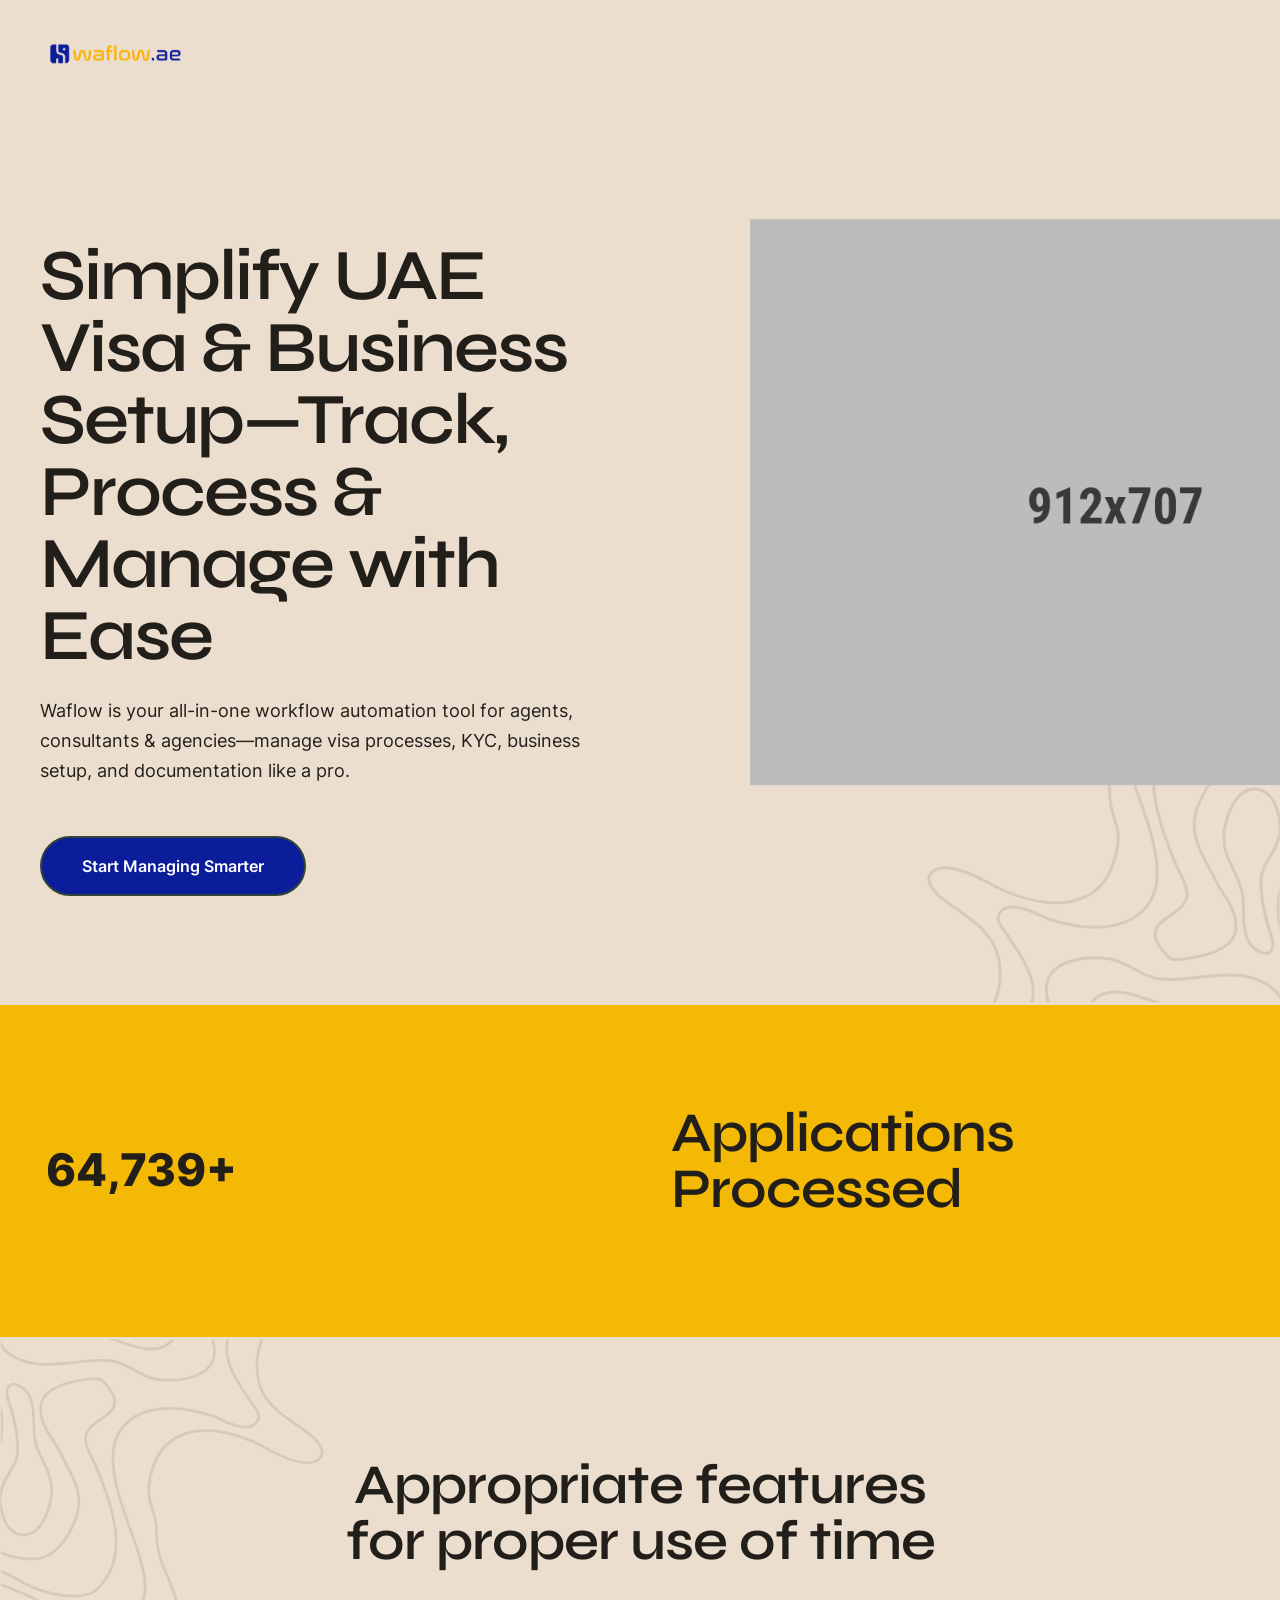
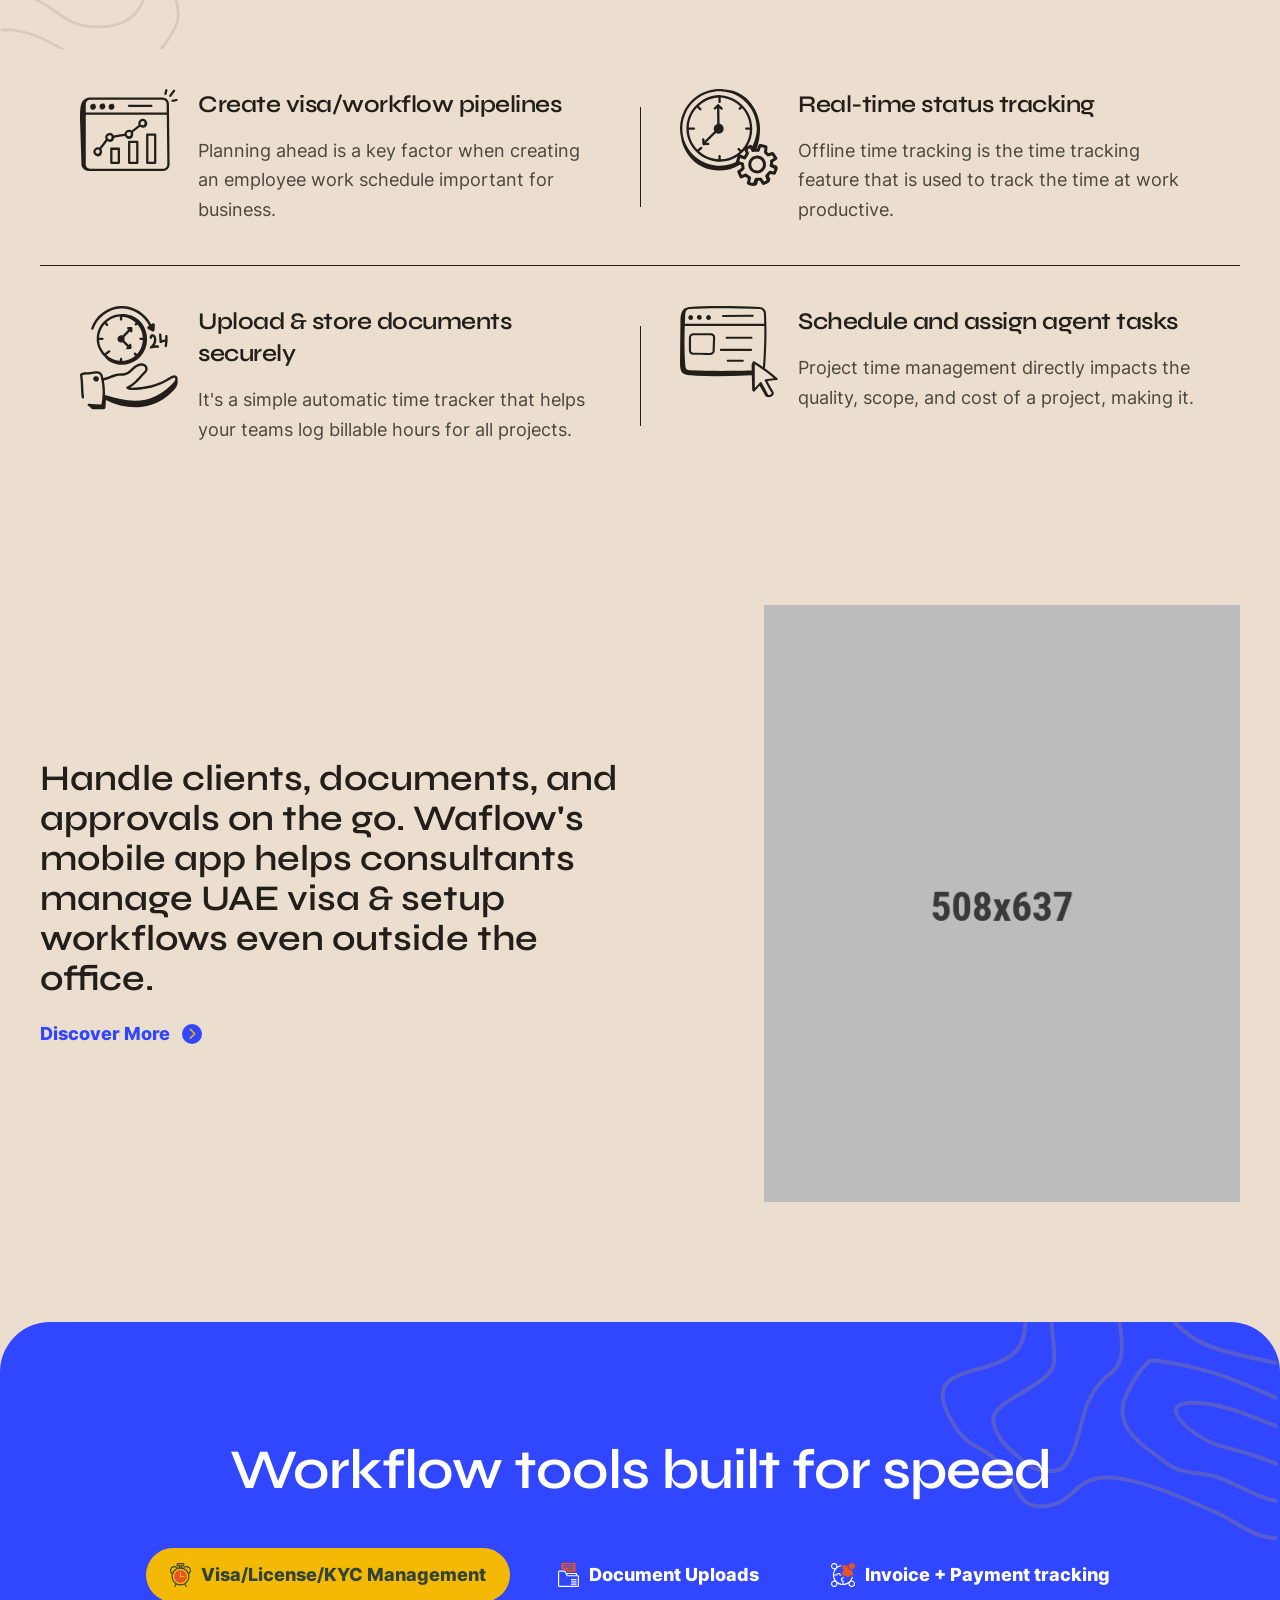
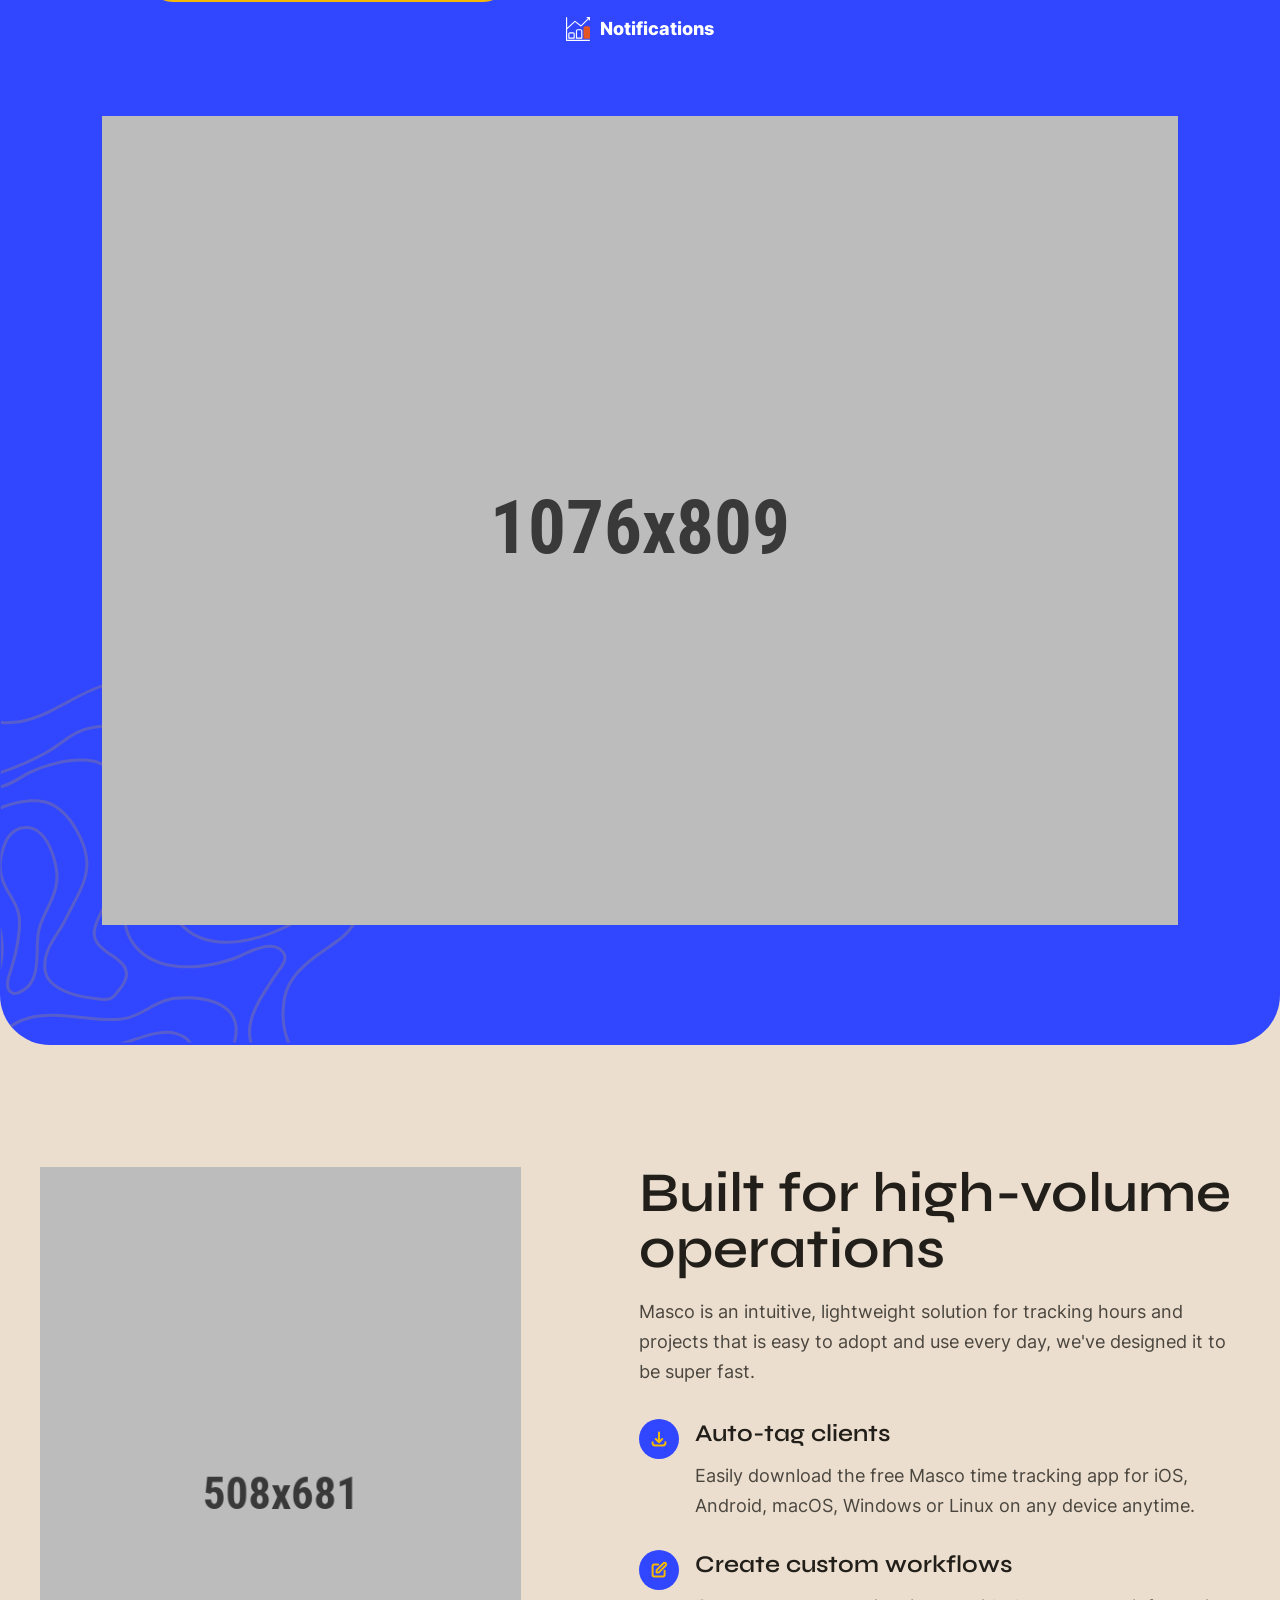
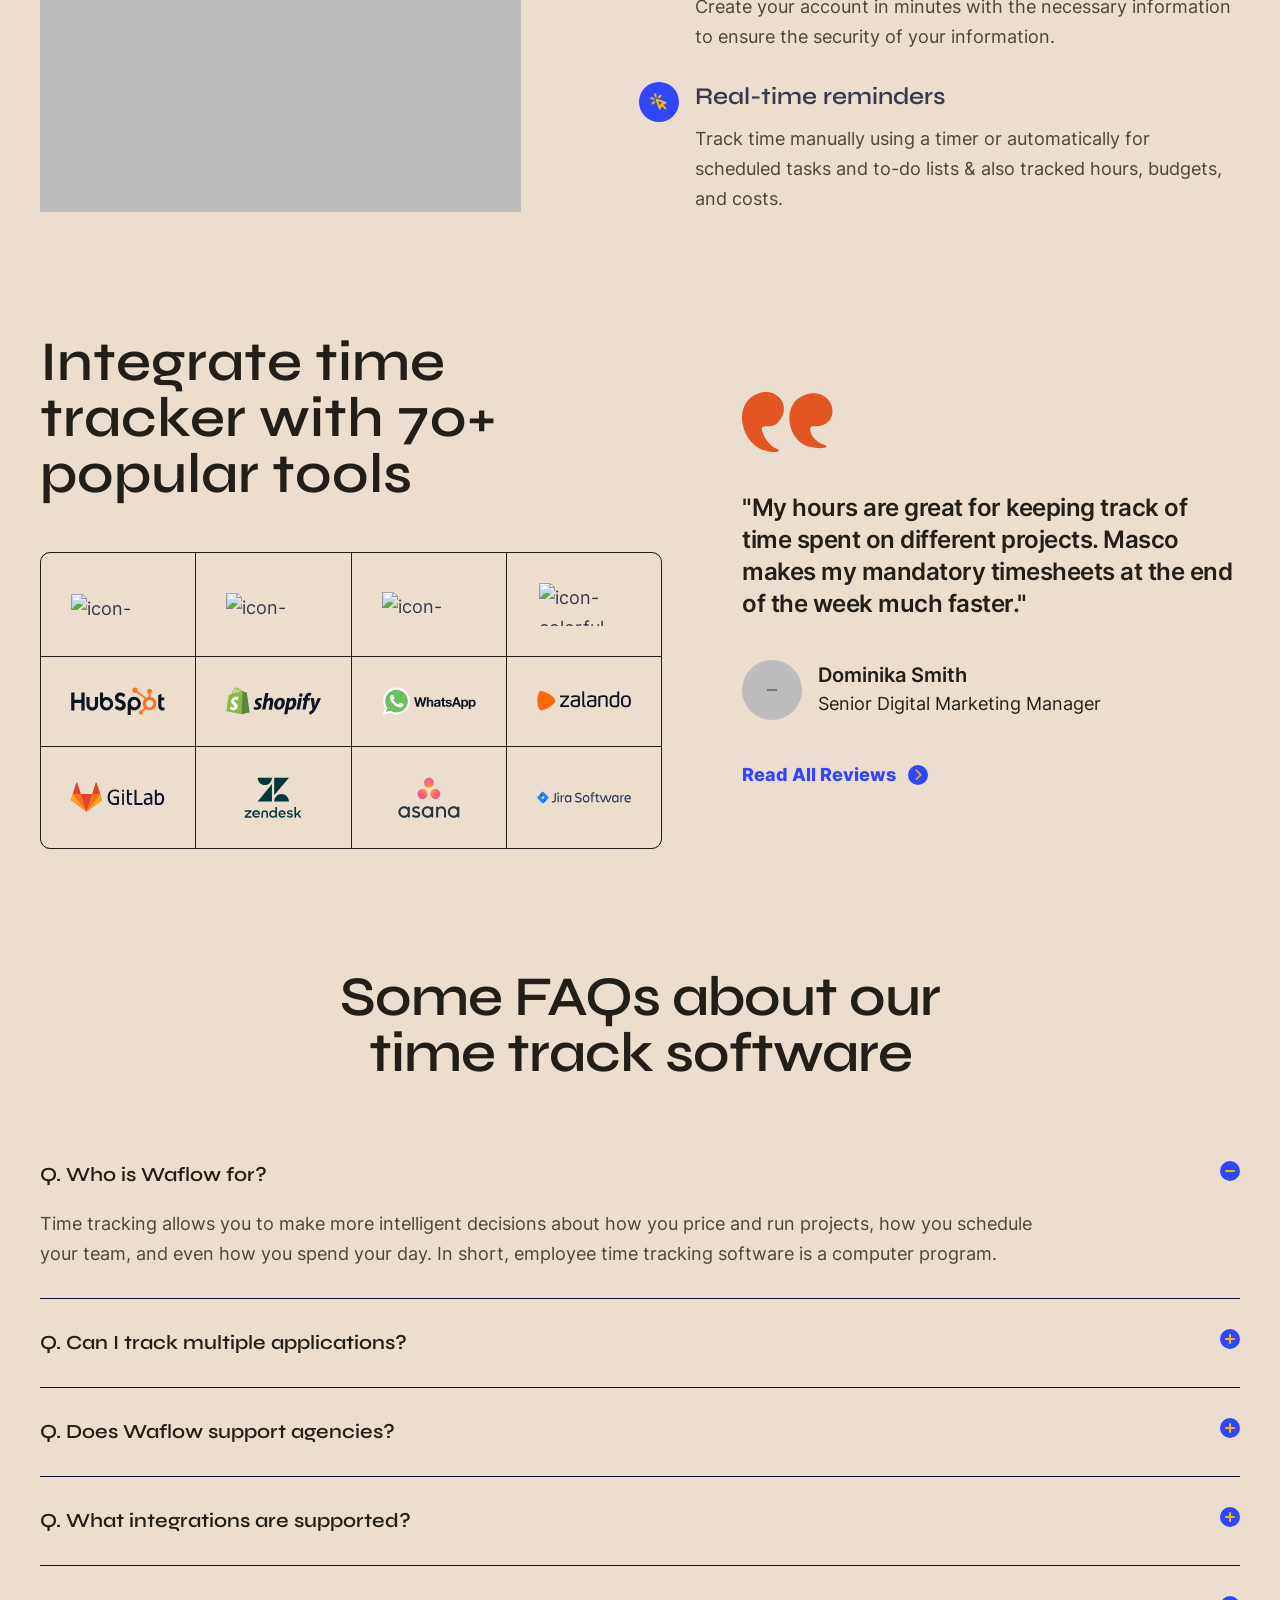
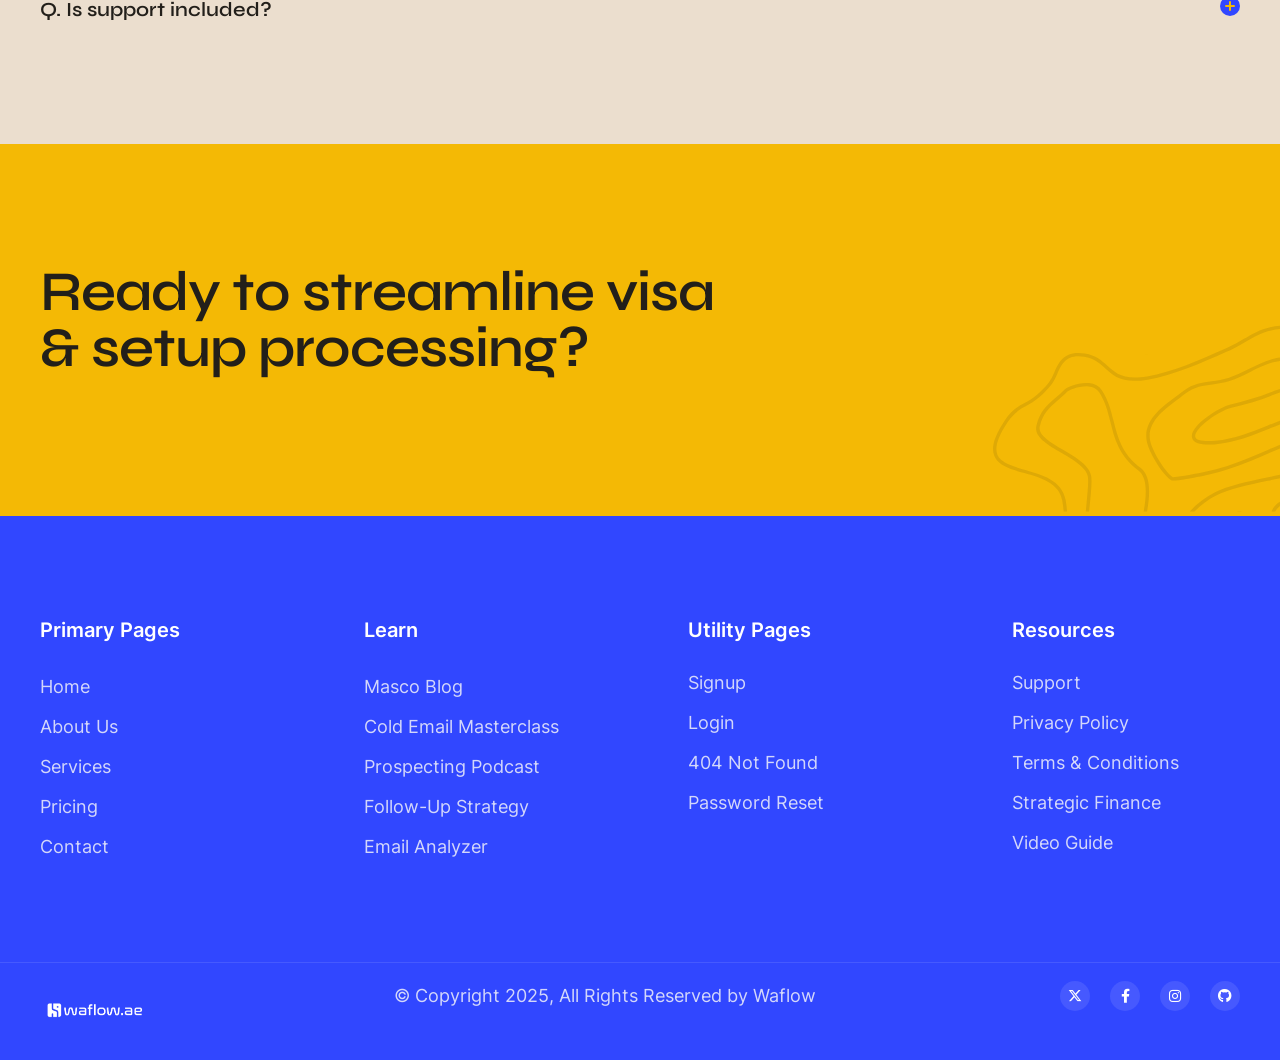
==== commit ab0b24b6: "." ====
--- a/index.html
+++ b/index.html
@@ -44,101 +44,11 @@
                     <!-- Header Logo -->
 
                     <!-- Header Navigation -->
-                    <div class="menu-block-wrapper">
-                        <div class="menu-overlay"></div>
-                        <nav class="menu-block" id="append-menu-header">
-                            <div class="mobile-menu-head">
-                                <div class="go-back">
-                                    <i class="fa-solid fa-angle-left"></i>
-                                </div>
-                                <div class="current-menu-title"></div>
-                                <div class="mobile-menu-close">&times;</div>
-                            </div>
-                            <ul class="site-menu-main">
-                                <li class="nav-item nav-item-has-children">
-                                    <a href="#" class="nav-link-item drop-trigger">Home 
-                                    </a>
-                                   
-                                </li>
-                                <li class="nav-item">
-                                    <a href="about.html" class="nav-link-item">About</a>
-                                </li>
-                                <li class="nav-item nav-item-has-children">
-                                    <a href="#" class="nav-link-item drop-trigger">Services
-                                        <i class="fa-solid fa-angle-down"></i>
-                                    </a>
-                                    <ul class="sub-menu" id="submenu-2">
-                                        <li class="sub-menu--item">
-                                            <a href="services.html">Services</a>
-                                        </li>
-                                        <li class="sub-menu--item">
-                                            <a href="service-details.html">Service Details</a>
-                                        </li>
-                                    </ul>
-                                </li>
-                                <li class="nav-item nav-item-has-children">
-                                    <a href="#" class="nav-link-item drop-trigger">Pages <i class="fa-solid fa-angle-down"></i>
-                                    </a>
-                                    <ul class="sub-menu" id="submenu-3">
-                                        <li class="sub-menu--item nav-item-has-children">
-                                            <a href="#" data-menu-get="h3" class="drop-trigger">blogs <i class="fa-solid fa-angle-right"></i></a>
-                                            <ul class="sub-menu shape-none" id="submenu-4">
-                                                <li class="sub-menu--item">
-                                                    <a href="blog.html">blogs</a>
-                                                </li>
-                                                <li class="sub-menu--item">
-                                                    <a href="blog-details.html">blog details</a>
-                                                </li>
-                                            </ul>
-                                        </li>
-                                        
-                                      
-                                        
-                                        <li class="sub-menu--item nav-item-has-children">
-                                            <a href="#" data-menu-get="h3" class="drop-trigger">Pricing
-                                                <i class="fa-solid fa-angle-right"></i>
-                                            </a>
-                                            <ul class="sub-menu shape-none" id="submenu-8">
-                                                <li class="sub-menu--item">
-                                                    <a href="pricing.html">Pricing-1</a>
-                                                </li>
-                                                <li class="sub-menu--item">
-                                                    <a href="pricing-2.html">Pricing-2</a>
-                                                </li>
-                                            </ul>
-                                        </li>
-                                        
-                                    </ul>
-                                </li>
-                                <li class="nav-item nav-item-has-children">
-                                    <a href="#" class="nav-link-item drop-trigger">Contact
-                                        <i class="fa-solid fa-angle-down"></i>
-                                    </a>
-                                    <ul class="sub-menu" id="submenu-11">
-                                        <li class="sub-menu--item">
-                                            <a href="contact.html">Contact-1</a>
-                                        </li>
-                                        
-                                    </ul>
-                                </li>
-                            </ul>
-                        </nav>
-                    </div>
+                    
                     <!-- Header Navigation -->
 
                     <!-- Header User Event -->
-                    <div class="flex items-center gap-6">
-                        <a href="login.html" class="btn-text hidden hover:text-ColorPurple sm:inline-block">Login</a>
-                        <a href="signup.html" class="btn is-lunar-green is-rounded btn-animation group hidden sm:inline-block"><span>Sign up free</span></a>
-                        <!-- Responsive Offcanvas Menu Button -->
-                        <div class="block lg:hidden">
-                            <button id="openBtn" class="hamburger-menu mobile-menu-trigger">
-                                <span></span>
-                                <span></span>
-                                <span></span>
-                            </button>
-                        </div>
-                    </div>
+                    
                     <!-- Header User Event -->
                 </div>
             </div>
@@ -908,14 +818,7 @@
                                 </div>
                                 <!-- Container Block Left -->
                                 <!-- Container Block Right -->
-                                <div class="flex items-center gap-5">
-                                    <a href="#">
-                                        <img src="assets/img/icons/icon-apple-app-store.svg" alt="icon-apple-app-store" width="166" height="54" />
-                                    </a>
-                                    <a href="#">
-                                        <img src="assets/img/icons/icon-google-play-store.svg" alt="icon-google-play-store" width="166" height="57" />
-                                    </a>
-                                </div>
+                                
                                 <!-- Container Block Right -->
                             </div>
                         </div>
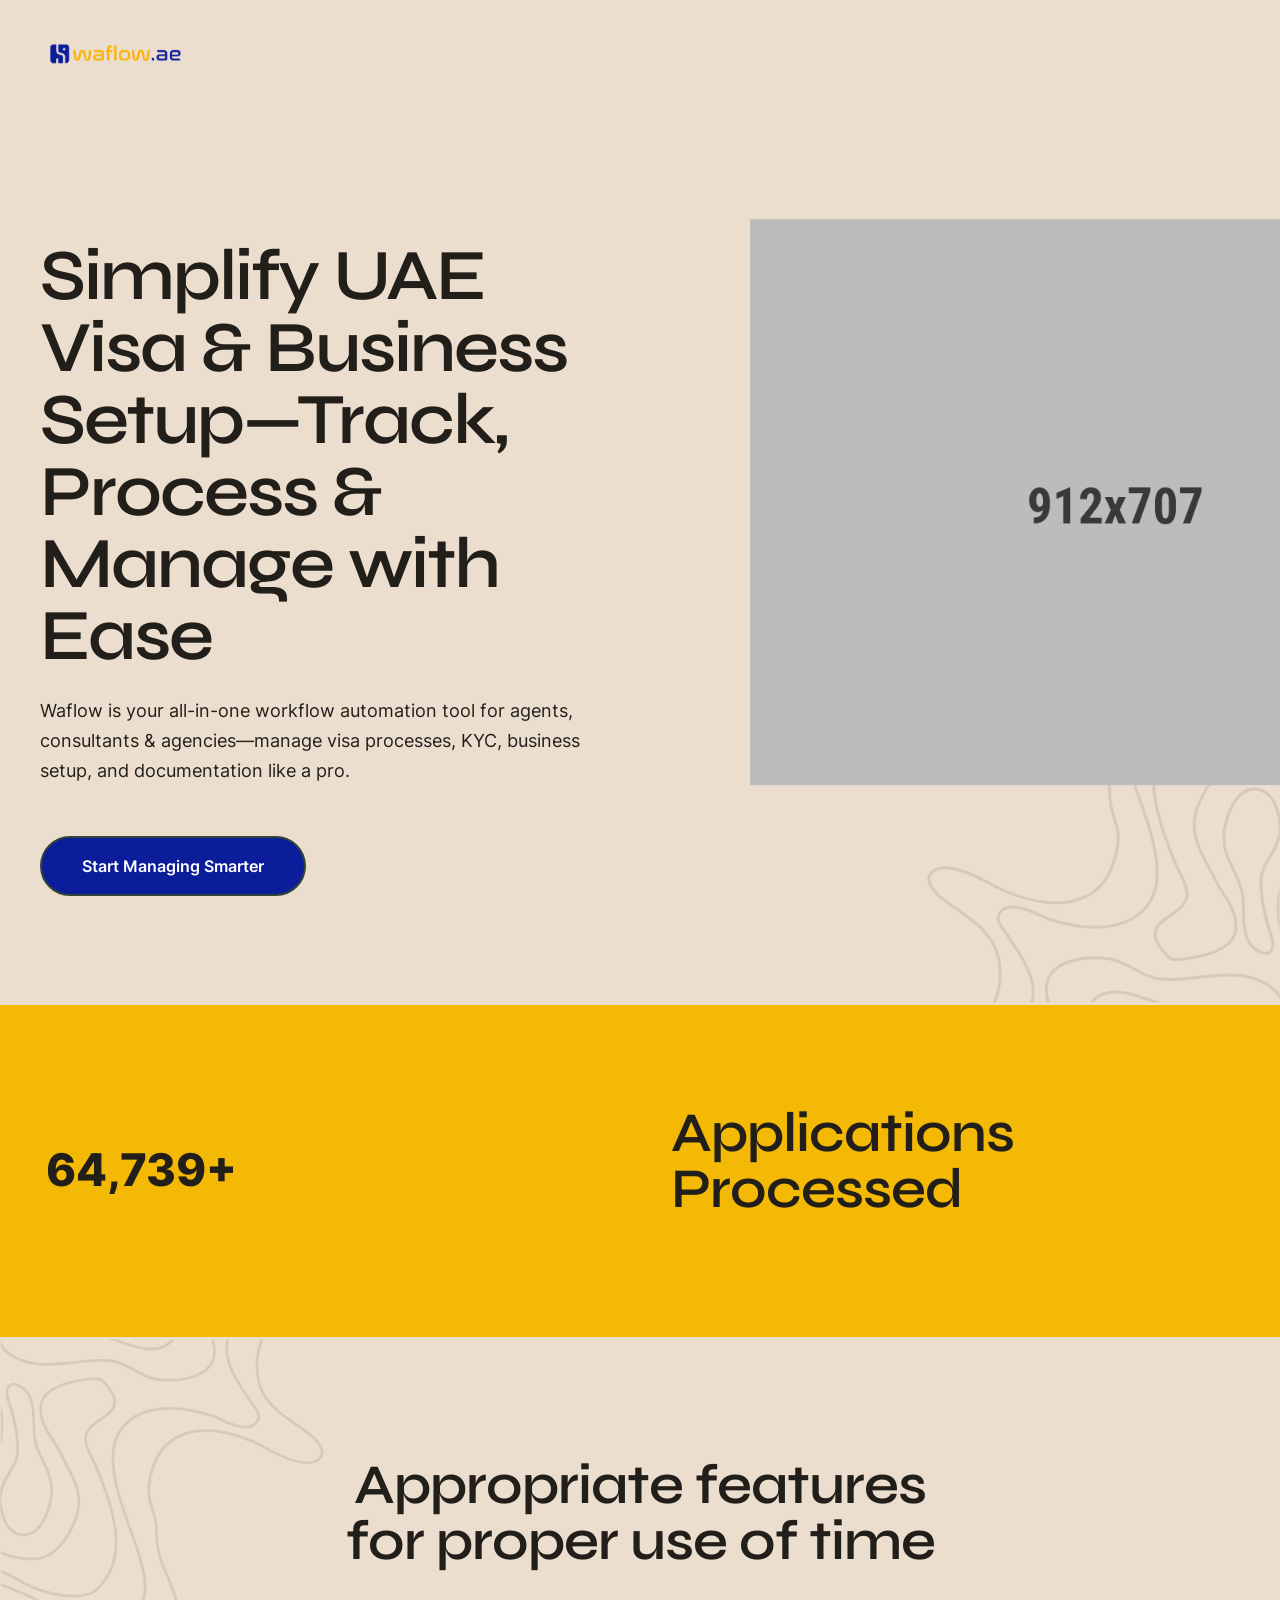
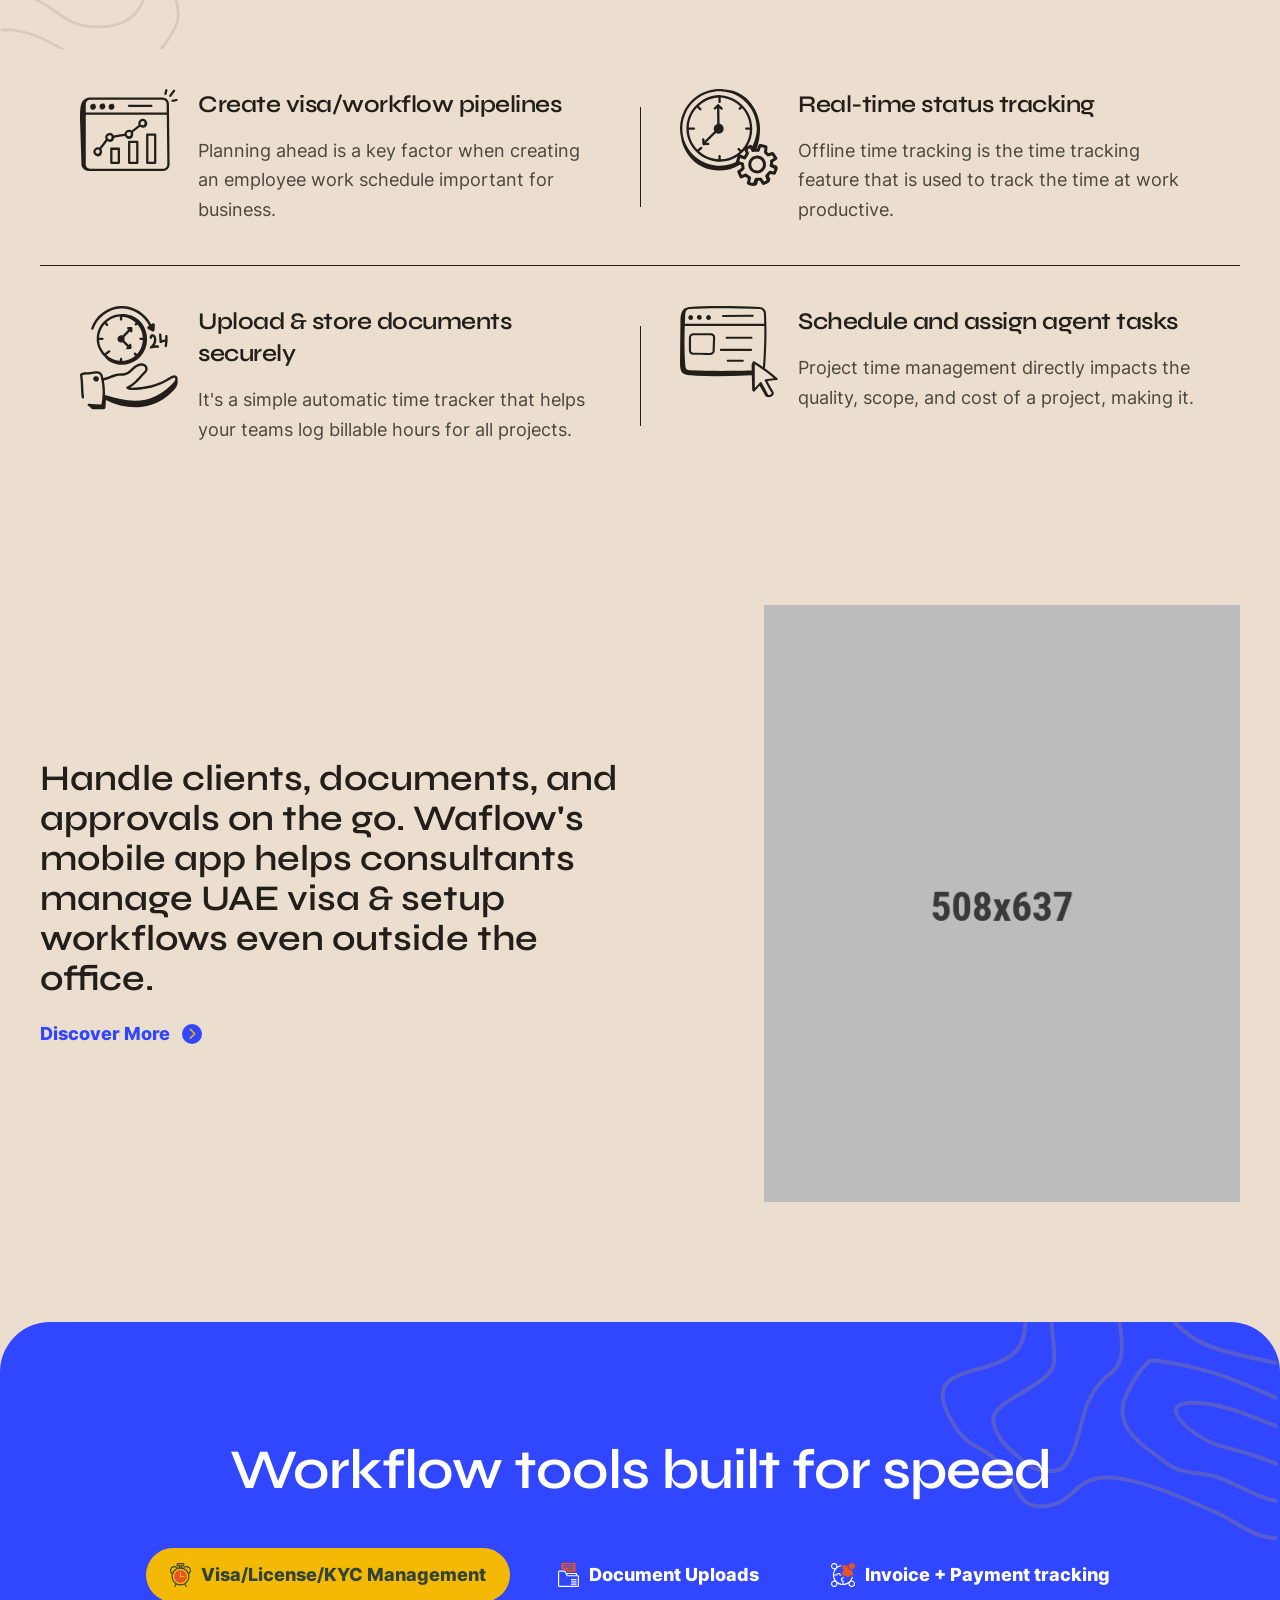
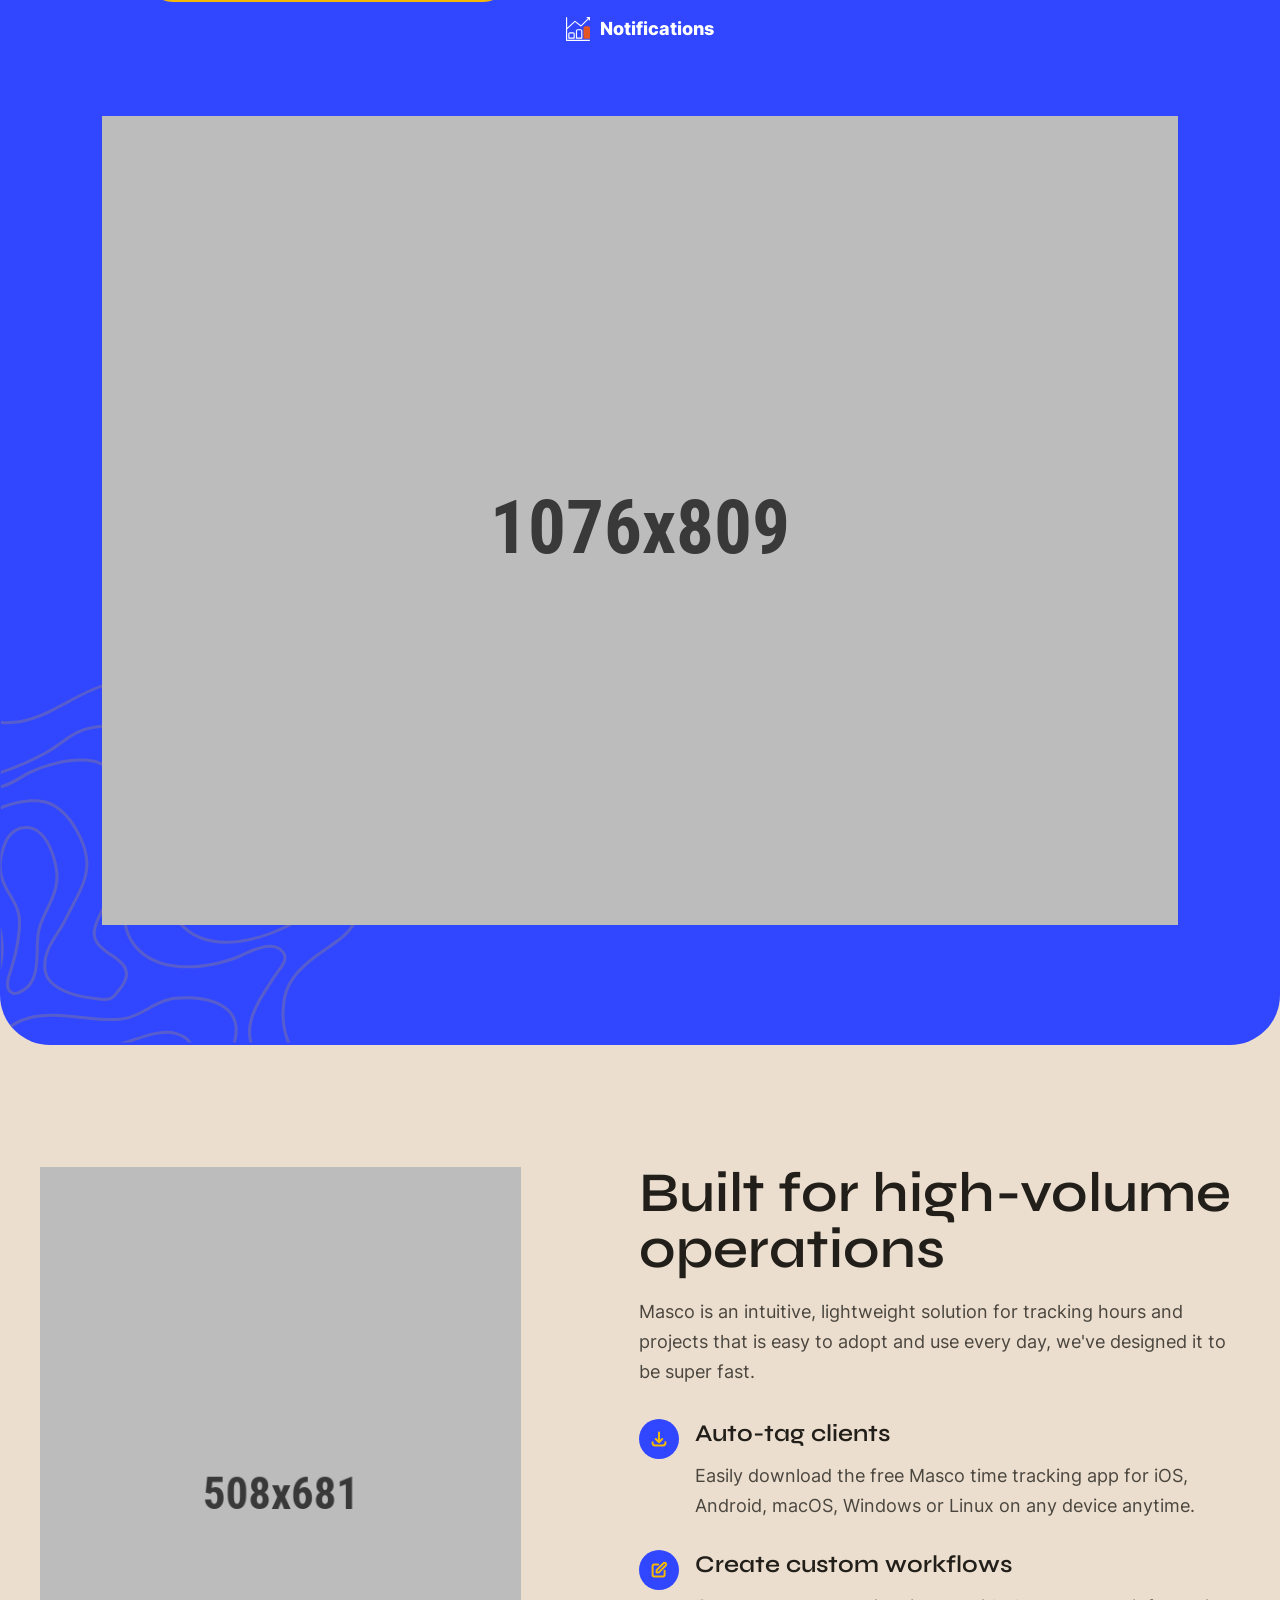
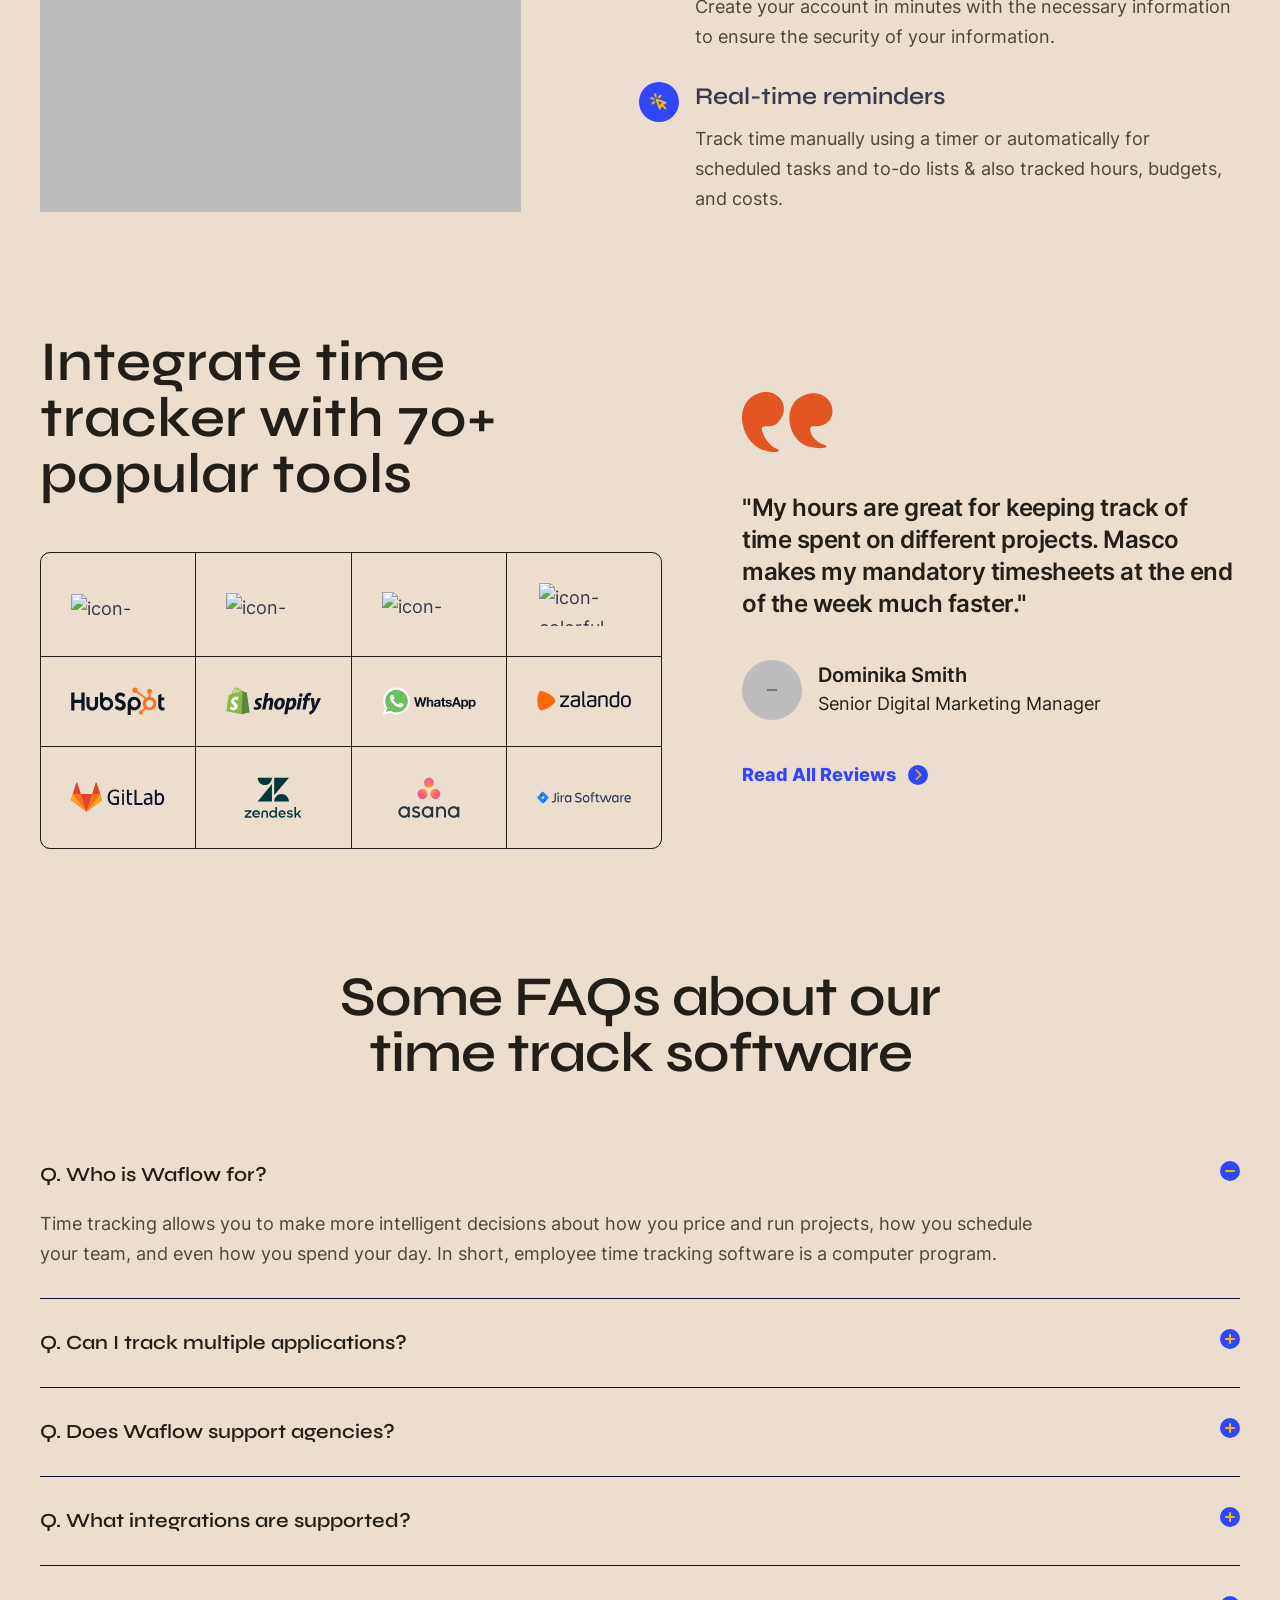
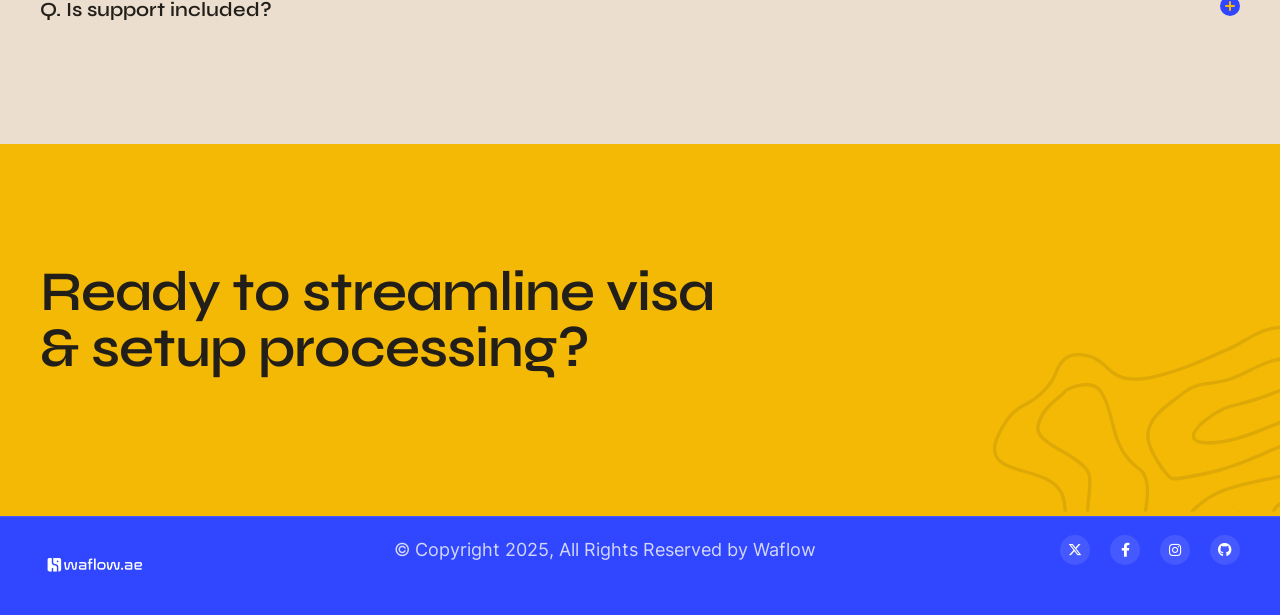
==== commit de33a692: "." ====
--- a/index.html
+++ b/index.html
@@ -842,122 +842,7 @@
                 <!-- Footer Area Center -->
                 <div class="text-white">
                     <!-- Footer Center Spacing -->
-                    <div class="py-[60px] lg:py-20 xl:py-[100px]">
-                        <!-- Section Container -->
-                        <div class="container-default">
-                            <!-- Footer Widget List -->
-                            <div class="grid gap-x-16 gap-y-10 sm:grid-cols-2 lg:grid-cols-4 xl:gap-x-24 xxl:gap-x-[134px]">
-                                <!-- Footer Widget Item -->
-                                <div class="flex flex-col gap-y-7">
-                                    <!-- Footer Widget Title -->
-                                    <div class="text-xl font-semibold capitalize">
-                                        Primary Pages
-                                    </div>
-                                    <!-- Footer Navbar -->
-                                    <ul class="flex flex-col gap-y-[10px] capitalize">
-                                        <li>
-                                            <a href="index.html" class="hover:opcity-100 text-[#FDFBF9]/80 underline-offset-4 transition-all duration-300 ease-linear hover:underline">Home</a>
-                                        </li>
-                                        <li>
-                                            <a href="about.html" class="hover:opcity-100 text-[#FDFBF9]/80 underline-offset-4 transition-all duration-300 ease-linear hover:underline">About Us</a>
-                                        </li>
-                                        <li>
-                                            <a href="services.html" class="hover:opcity-100 text-[#FDFBF9]/80 underline-offset-4 transition-all duration-300 ease-linear hover:underline">Services</a>
-                                        </li>
-                                        <li>
-                                            <a href="pricing.html" class="hover:opcity-100 text-[#FDFBF9]/80 underline-offset-4 transition-all duration-300 ease-linear hover:underline">pricing</a>
-                                        </li>
-                                        <li>
-                                            <a href="contact.html" class="hover:opcity-100 text-[#FDFBF9]/80 underline-offset-4 transition-all duration-300 ease-linear hover:underline">Contact</a>
-                                        </li>
-                                    </ul>
-                                </div>
-                                <!-- Footer Widget Item -->
-
-                                <!-- Footer Widget Item -->
-                                <div class="flex flex-col gap-y-7">
-                                    <!-- Footer Widget Title -->
-                                    <div class="text-xl font-semibold capitalize">Learn</div>
-                                    <!-- Footer Navbar -->
-                                    <ul class="flex flex-col gap-y-[10px] capitalize">
-                                        <li>
-                                            <a href="blog.html" class="hover:opcity-100 text-[#FDFBF9]/80 underline-offset-4 transition-all duration-300 ease-linear hover:underline">Masco Blog</a>
-                                        </li>
-                                        <li>
-                                            <a href="index-6.html" class="hover:opcity-100 text-[#FDFBF9]/80 underline-offset-4 transition-all duration-300 ease-linear hover:underline">Cold Email Masterclass</a>
-                                        </li>
-                                        <li>
-                                            <a href="#" class="hover:opcity-100 text-[#FDFBF9]/80 underline-offset-4 transition-all duration-300 ease-linear hover:underline">Prospecting Podcast</a>
-                                        </li>
-                                        <li>
-                                            <a href="#" class="hover:opcity-100 text-[#FDFBF9]/80 underline-offset-4 transition-all duration-300 ease-linear hover:underline">Follow-Up Strategy</a>
-                                        </li>
-                                        <li>
-                                            <a href="#" class="hover:opcity-100 text-[#FDFBF9]/80 underline-offset-4 transition-all duration-300 ease-linear hover:underline">Email Analyzer</a>
-                                        </li>
-                                    </ul>
-                                </div>
-                                <!-- Footer Widget Item -->
-
-                                <!-- Footer Widget Item -->
-                                <div class="flex flex-col gap-y-6">
-                                    <!-- Footer Title -->
-                                    <div class="text-xl font-semibold capitalize">
-                                        Utility pages
-                                    </div>
-                                    <!-- Footer Title -->
-
-                                    <!-- Footer Navbar -->
-                                    <ul class="flex flex-col gap-y-[10px] capitalize">
-                                        <li>
-                                            <a href="signup.html" class="hover:opcity-100 text-[#FDFBF9]/80 underline-offset-4 transition-all duration-300 ease-linear hover:underline">Signup</a>
-                                        </li>
-                                        <li>
-                                            <a href="login.html" class="hover:opcity-100 text-[#FDFBF9]/80 underline-offset-4 transition-all duration-300 ease-linear hover:underline">Login</a>
-                                        </li>
-                                        <li>
-                                            <a href="error-404.html" class="hover:opcity-100 text-[#FDFBF9]/80 underline-offset-4 transition-all duration-300 ease-linear hover:underline">404 Not found</a>
-                                        </li>
-                                        <li>
-                                            <a href="reset-password.html" class="hover:opcity-100 text-[#FDFBF9]/80 underline-offset-4 transition-all duration-300 ease-linear hover:underline">Password Reset</a>
-                                        </li>
-                                    </ul>
-                                </div>
-                                <!-- Footer Widget Item-->
-
-                                <!-- Footer Widget Item -->
-                                <div class="flex flex-col gap-y-6">
-                                    <!-- Footer Title -->
-                                    <div class="text-xl font-semibold capitalize">
-                                        Resources
-                                    </div>
-                                    <!-- Footer Title -->
-
-                                    <!-- Footer Navbar -->
-                                    <ul class="flex flex-col gap-y-[10px] capitalize">
-                                        <li>
-                                            <a href="https://www.example.com/" target="_blank" rel="noopener noreferrer" class="hover:opcity-100 text-[#FDFBF9]/80 underline-offset-4 transition-all duration-300 ease-linear hover:underline">Support</a>
-                                        </li>
-                                        <li>
-                                            <a href="https://www.example.com/" target="_blank" rel="noopener noreferrer" class="hover:opcity-100 text-[#FDFBF9]/80 underline-offset-4 transition-all duration-300 ease-linear hover:underline">Privacy policy</a>
-                                        </li>
-                                        <li>
-                                            <a href="https://www.example.com/" target="_blank" rel="noopener noreferrer" class="hover:opcity-100 text-[#FDFBF9]/80 underline-offset-4 transition-all duration-300 ease-linear hover:underline">Terms & Conditions</a>
-                                        </li>
-                                        <li>
-                                            <a href="https://www.example.com/" target="_blank" rel="noopener noreferrer" class="hover:opcity-100 text-[#FDFBF9]/80 underline-offset-4 transition-all duration-300 ease-linear hover:underline">Strategic finance</a>
-                                        </li>
-                                        <li>
-                                            <a href="https://www.example.com/" target="_blank" rel="noopener noreferrer" class="hover:opcity-100 text-[#FDFBF9]/80 underline-offset-4 transition-all duration-300 ease-linear hover:underline">Video guide</a>
-                                        </li>
-                                    </ul>
-                                </div>
-                                <!-- Footer Widget Item -->
-                            </div>
-                            <!-- Footer Widget List -->
-                        </div>
-                        <!-- Section Container -->
-                    </div>
+                   
                     <!-- Footer Center Spacing -->
                 </div>
                 <!-- Footer Area Center -->
